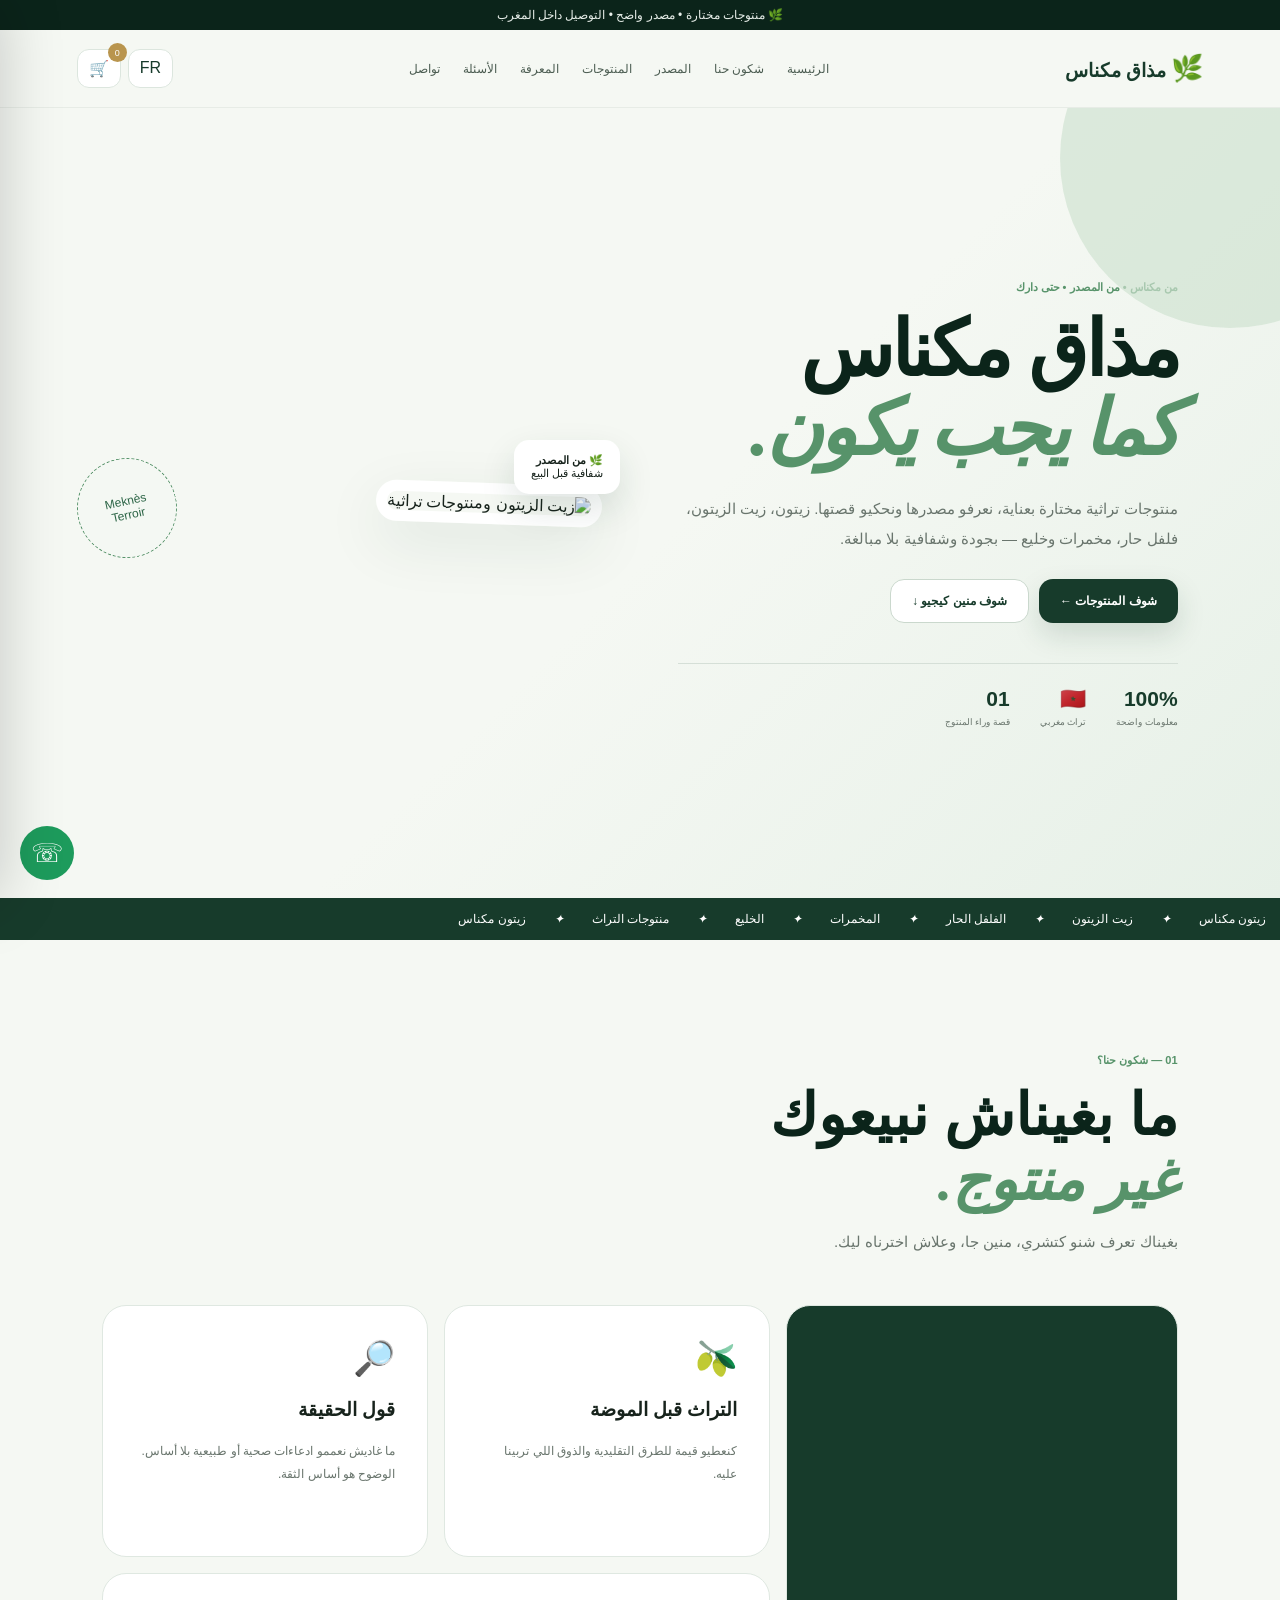
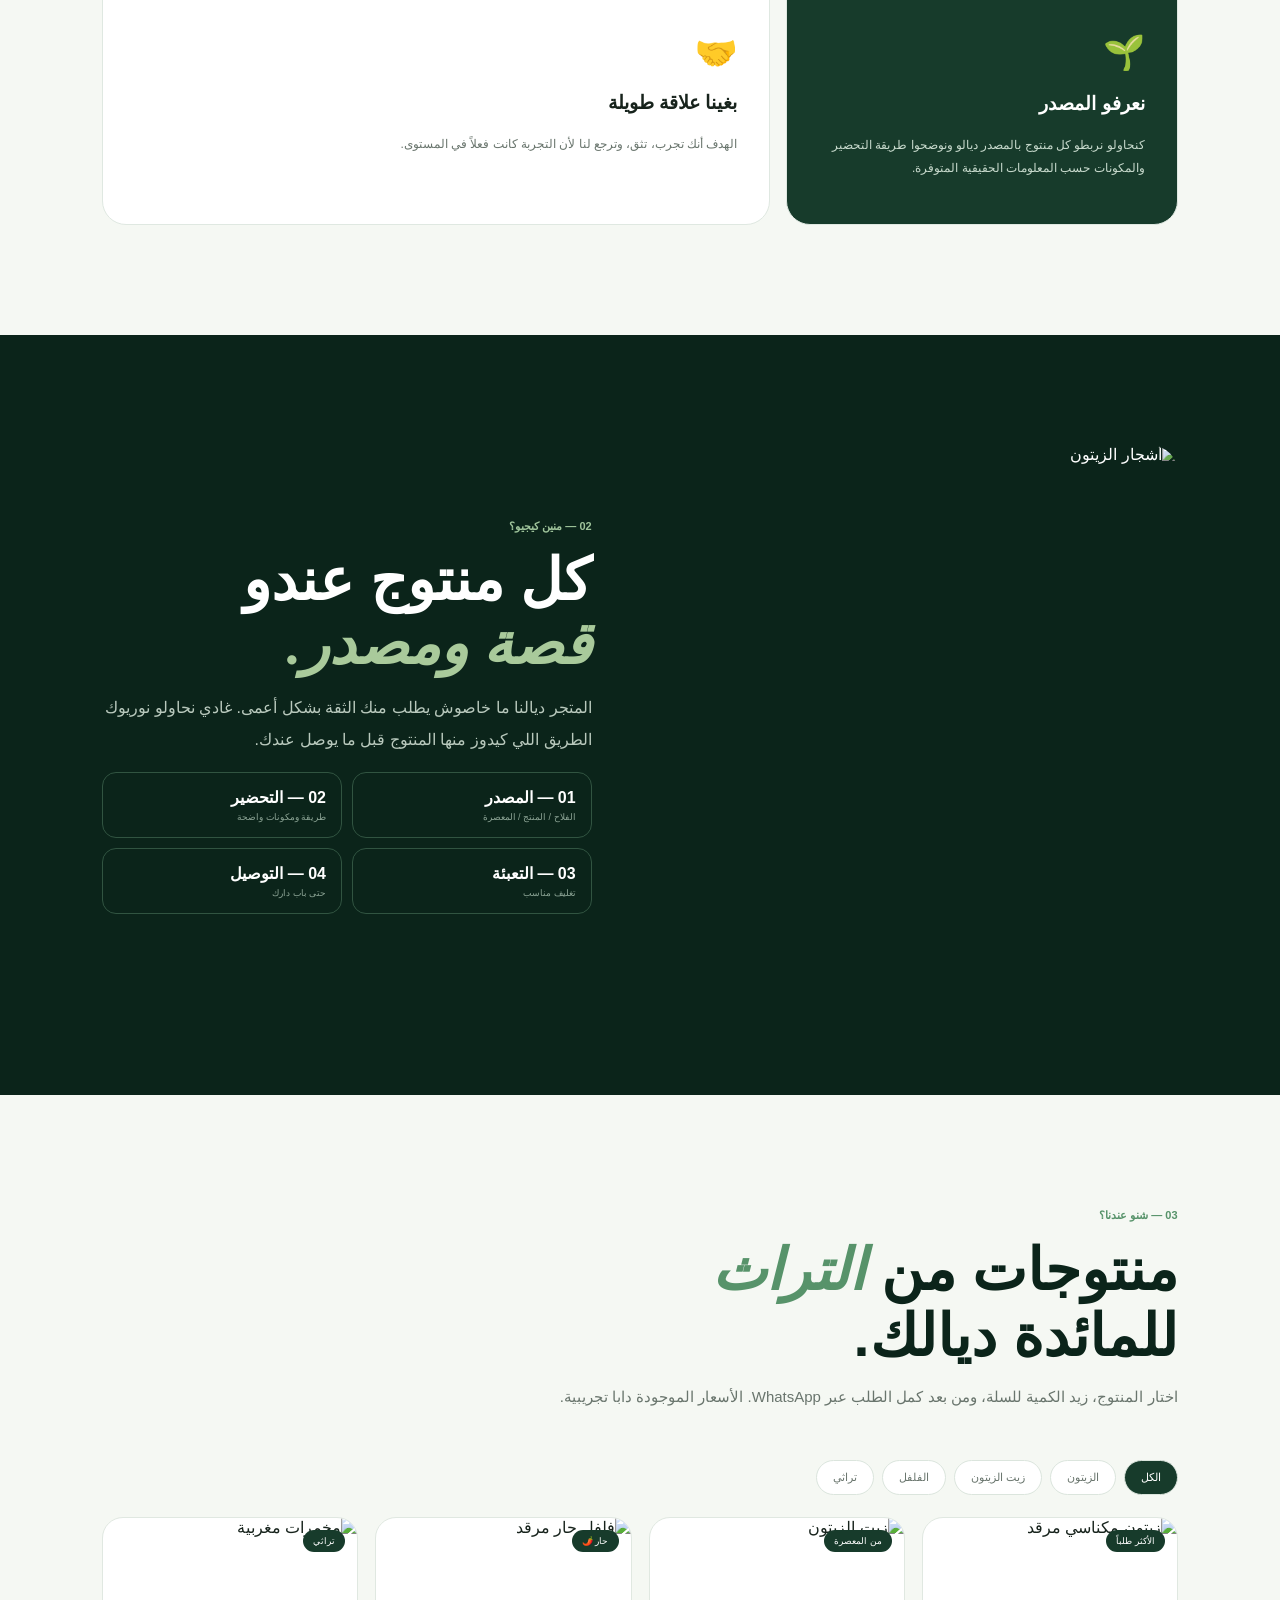
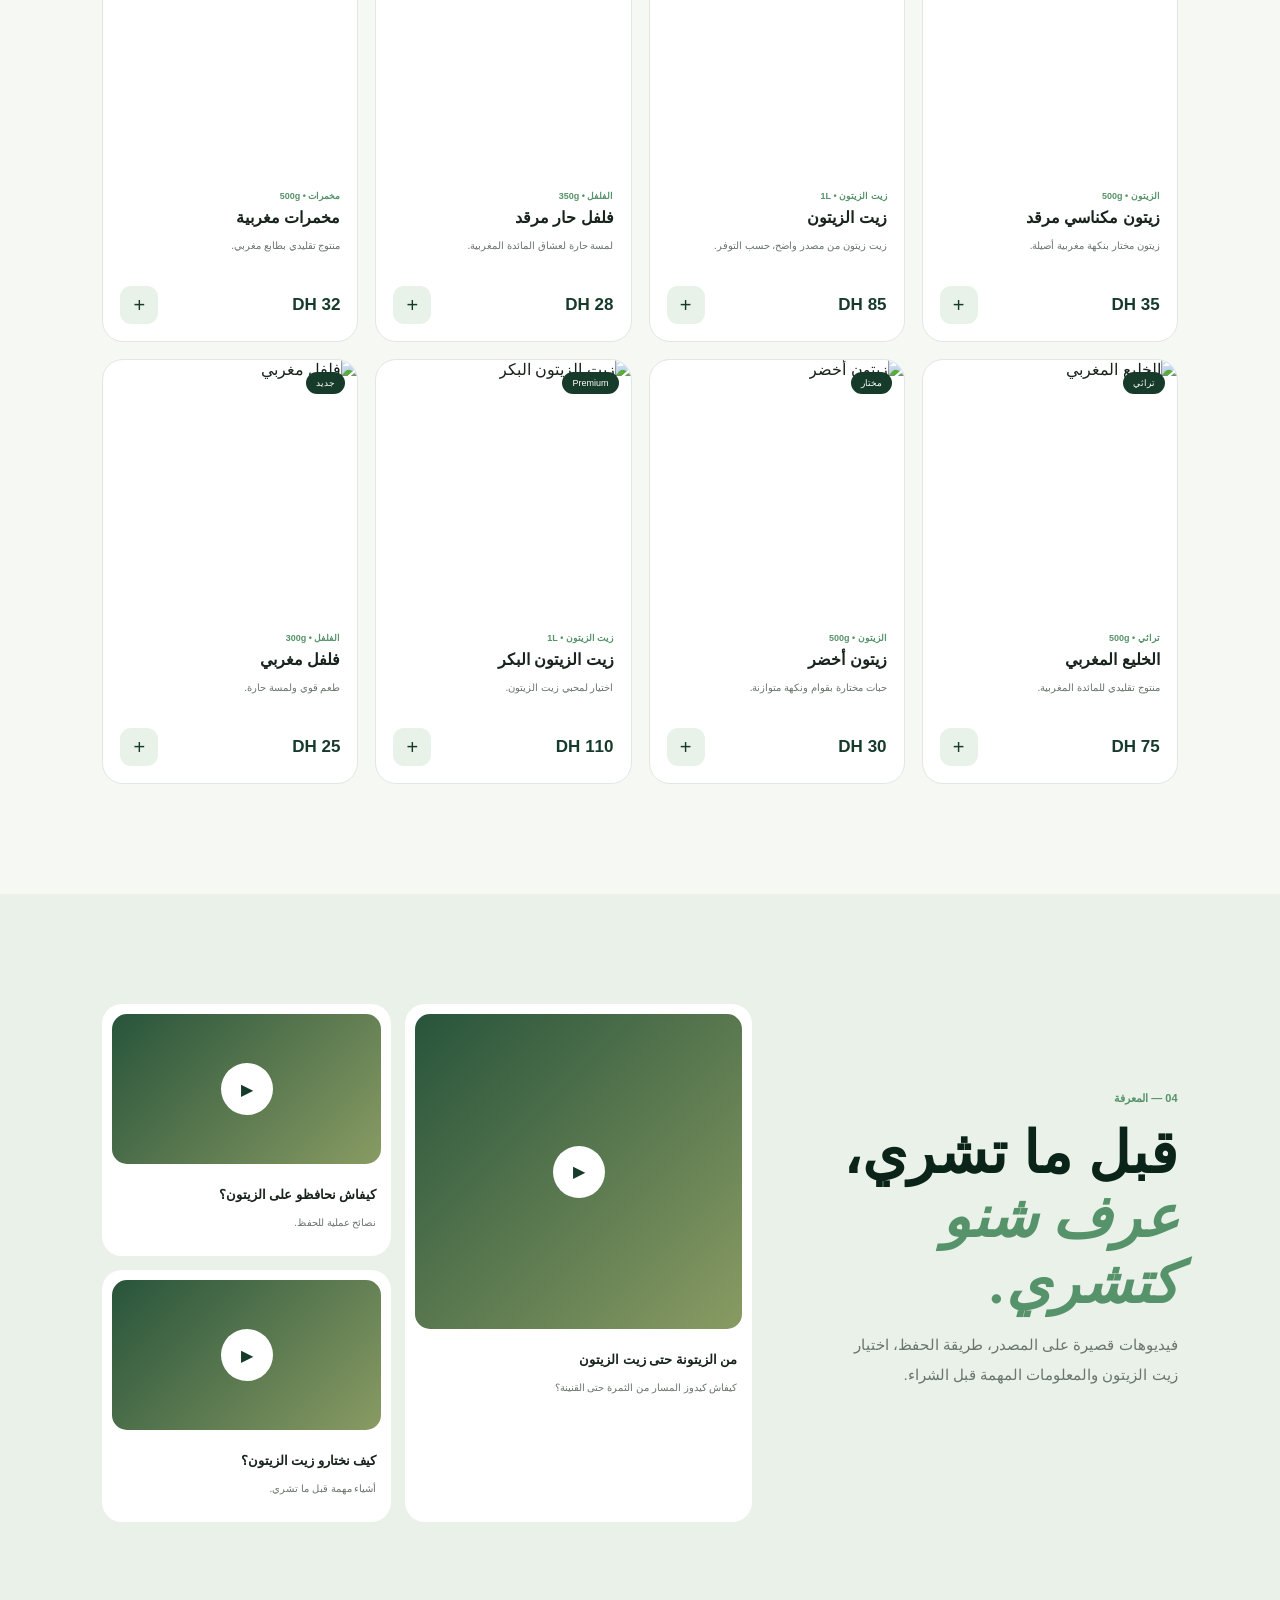
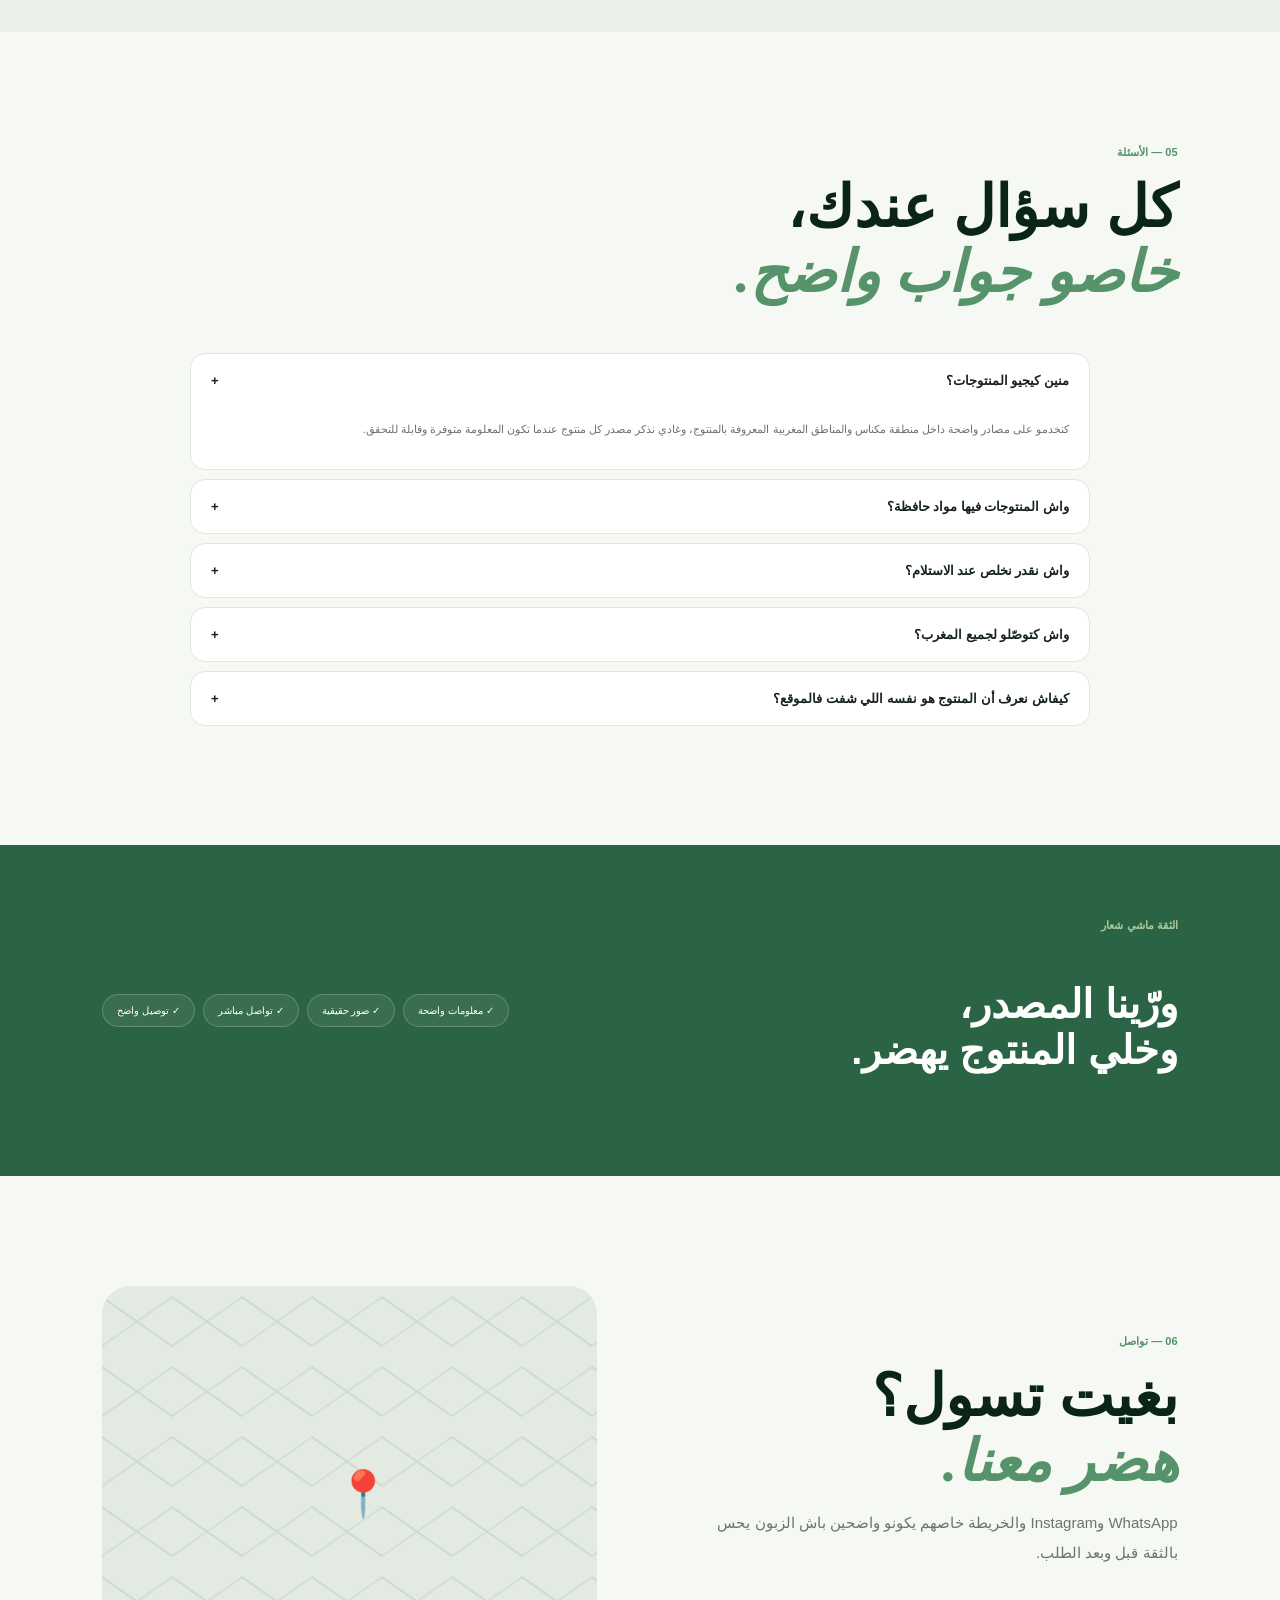
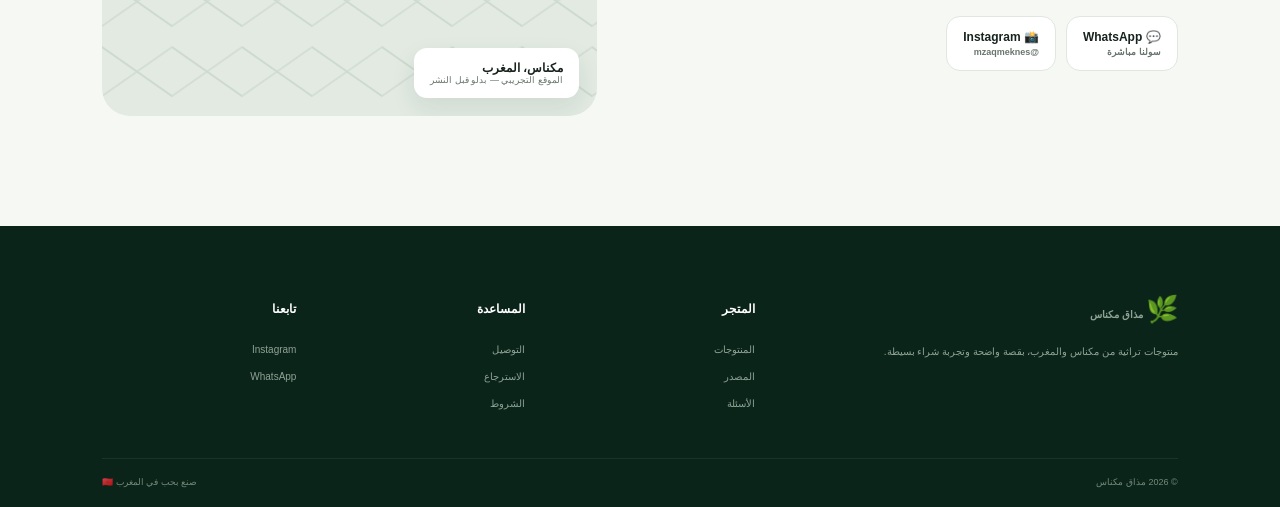
==== ara.html @ 3b955306 "Add files via upload" ====
<!doctype html><html lang="ar" dir="rtl"><head><meta charset="utf-8"><meta name="viewport" content="width=device-width,initial-scale=1"><title>مذاق مكناس | منتوجات تراثية من مكناس</title><meta name="description" content="منتوجات مكناس التراثية: الزيتون، زيت الزيتون، الفلفل الحار، المخمرات والخليع. مصدر واضح وتجربة شراء بسيطة."><link rel="canonical" href="https://YOUR-DOMAIN.vercel.app/darija/"><link rel="alternate" hreflang="ar-MA" href="https://YOUR-DOMAIN.vercel.app/darija/"><link rel="alternate" hreflang="fr-MA" href="https://YOUR-DOMAIN.vercel.app/fr/"><link rel="stylesheet" href="../style.css"><link href="https://fonts.googleapis.com/css2?family=Cairo:wght@400;600;700;800&display=swap" rel="stylesheet"><script type="application/ld+json">{"@context":"https://schema.org","@type":"Organization","name":"مذاق مكناس","url":"https://YOUR-DOMAIN.vercel.app/darija/","areaServed":"MA"}</script></head><body><div class="top">🌿 منتوجات مختارة • مصدر واضح • التوصيل داخل المغرب</div><header class="header"><a class="logo" href="#home"><span>🌿</span> مذاق مكناس</a><nav class="nav" id="nav"><a href="#home">الرئيسية</a><a href="#story">شكون حنا</a><a href="#source">المصدر</a><a href="#products">المنتوجات</a><a href="#knowledge">المعرفة</a><a href="#faq">الأسئلة</a><a href="#contact">تواصل</a></nav><div class="actions"><a class="lang" href="../fr/">FR</a><button id="cartBtn" class="cart">🛒<span id="count" class="count">0</span></button><button id="menuBtn" class="menu">☰</button></div></header><main>
<section class="hero" id="home"><div><span class="kicker">من مكناس • من المصدر • حتى دارك</span><h1>مذاق مكناس<br><em>كما يجب يكون.</em></h1><p>منتوجات تراثية مختارة بعناية، نعرفو مصدرها ونحكيو قصتها. زيتون، زيت الزيتون، فلفل حار، مخمرات وخليع — بجودة وشفافية بلا مبالغة.</p><div class="heroBtns"><a class="btn primary" href="#products">شوف المنتوجات ←</a><a class="btn ghost" href="#source">شوف منين كيجيو ↓</a></div><div class="trust"><div><b>100%</b><small>معلومات واضحة</small></div><div><b>🇲🇦</b><small>تراث مغربي</small></div><div><b>01</b><small>قصة وراء المنتوج</small></div></div></div><div class="heroImg"><img src="https://images.unsplash.com/photo-1474979266404-7eaacbcd87c5?auto=format&fit=crop&w=1000&q=85" alt="زيت الزيتون ومنتوجات تراثية"><div class="badge">🌿 <b>من المصدر</b><br>شفافية قبل البيع</div><div class="stamp">Meknès<br>Terroir</div></div></section>
<div class="marquee"><div class="track"><span>زيتون مكناس</span><i>✦</i><span>زيت الزيتون</span><i>✦</i><span>الفلفل الحار</span><i>✦</i><span>المخمرات</span><i>✦</i><span>الخليع</span><i>✦</i><span>منتوجات التراث</span><i>✦</i><span>زيتون مكناس</span></div></div>
<section id="story"><div class="head"><span class="kicker">01 — شكون حنا؟</span><h2>ما بغيناش نبيعوك<br><em>غير منتوج.</em></h2><p>بغيناك تعرف شنو كتشري، منين جا، وعلاش اخترناه ليك.</p></div><div class="storyGrid"><article class="card big"><div><span class="icon">🌱</span><h3>نعرفو المصدر</h3><p>كنحاولو نربطو كل منتوج بالمصدر ديالو ونوضحوا طريقة التحضير والمكونات حسب المعلومات الحقيقية المتوفرة.</p></div></article><article class="card"><span class="icon">🫒</span><h3>التراث قبل الموضة</h3><p>كنعطيو قيمة للطرق التقليدية والذوق اللي تربينا عليه.</p></article><article class="card"><span class="icon">🔎</span><h3>قول الحقيقة</h3><p>ما غاديش نعممو ادعاءات صحية أو طبيعية بلا أساس. الوضوح هو أساس الثقة.</p></article><article class="card wide"><div><span class="icon">🤝</span><h3>بغينا علاقة طويلة</h3><p>الهدف أنك تجرب، تثق، وترجع لنا لأن التجربة كانت فعلاً في المستوى.</p></div></article></div></section>
<section class="source" id="source"><img src="https://images.unsplash.com/photo-1507592376875-6b7d7f5a6e7c?auto=format&fit=crop&w=1000&q=85" alt="أشجار الزيتون"><div><span class="kicker" style="color:#9fc49b">02 — منين كيجيو؟</span><h2>كل منتوج عندو<br><em>قصة ومصدر.</em></h2><p>المتجر ديالنا ما خاصوش يطلب منك الثقة بشكل أعمى. غادي نحاولو نوريوك الطريق اللي كيدوز منها المنتوج قبل ما يوصل عندك.</p><div class="journey"><div><b>01 — المصدر</b><small>الفلاح / المنتج / المعصرة</small></div><div><b>02 — التحضير</b><small>طريقة ومكونات واضحة</small></div><div><b>03 — التعبئة</b><small>تغليف مناسب</small></div><div><b>04 — التوصيل</b><small>حتى باب دارك</small></div></div></div></section>
<section class="products" id="products"><div class="head"><span class="kicker">03 — شنو عندنا؟</span><h2>منتوجات من <em>التراث</em><br>للمائدة ديالك.</h2><p>اختار المنتوج، زيد الكمية للسلة، ومن بعد كمل الطلب عبر WhatsApp. الأسعار الموجودة دابا تجريبية.</p></div><div class="filters"><button class="filter active" data-filter="all">الكل</button><button class="filter" data-filter="olives">الزيتون</button><button class="filter" data-filter="oil">زيت الزيتون</button><button class="filter" data-filter="pepper">الفلفل</button><button class="filter" data-filter="traditional">تراثي</button></div><div class="grid" id="productGrid"></div></section>
<section class="knowledge" id="knowledge"><div><span class="kicker">04 — المعرفة</span><div class="head"><h2>قبل ما تشري،<br><em>عرف شنو كتشري.</em></h2><p>فيديوهات قصيرة على المصدر، طريقة الحفظ، اختيار زيت الزيتون والمعلومات المهمة قبل الشراء.</p></div></div><div class="videoGrid"><article class="video big"><div class="vid"><div class="play">▶</div></div><h3>من الزيتونة حتى زيت الزيتون</h3><p>كيفاش كيدوز المسار من الثمرة حتى القنينة؟</p></article><article class="video"><div class="vid"><div class="play">▶</div></div><h3>كيفاش نحافظو على الزيتون؟</h3><p>نصائح عملية للحفظ.</p></article><article class="video"><div class="vid"><div class="play">▶</div></div><h3>كيف نختارو زيت الزيتون؟</h3><p>أشياء مهمة قبل ما تشري.</p></article></div></section>
<section id="faq"><div class="head"><span class="kicker">05 — الأسئلة</span><h2>كل سؤال عندك،<br><em>خاصو جواب واضح.</em></h2></div><div class="faqList"><details open><summary>منين كيجيو المنتوجات؟ <span>+</span></summary><p>كنخدمو على مصادر واضحة داخل منطقة مكناس والمناطق المغربية المعروفة بالمنتوج، وغادي نذكر مصدر كل منتوج عندما تكون المعلومة متوفرة وقابلة للتحقق.</p></details><details><summary>واش المنتوجات فيها مواد حافظة؟ <span>+</span></summary><p>كل منتوج خاصو يتوصف حسب تركيبته الحقيقية. ما غاديش نعممو "بلا مواد حافظة" إلا كان ذلك مثبتاً لكل منتوج.</p></details><details><summary>واش نقدر نخلص عند الاستلام؟ <span>+</span></summary><p>يمكن تفعيل الدفع عند الاستلام حسب شركة التوصيل.</p></details><details><summary>واش كتوصّلو لجميع المغرب؟ <span>+</span></summary><p>هذا النموذج مهيأ للتوصيل لجميع المدن، وسيتم تحديد التكلفة والمدة حسب المدينة وشركة الشحن.</p></details><details><summary>كيفاش نعرف أن المنتوج هو نفسه اللي شفت فالموقع؟ <span>+</span></summary><p>النسخة النهائية ستعتمد على صور وفيديوهات حقيقية للمنتوج والتغليف والمصدر.</p></details></div></section>
<div class="trustBand"><div><span class="kicker" style="color:#a9ca9b">الثقة ماشي شعار</span><h2>ورّينا المصدر،<br>وخلي المنتوج يهضر.</h2></div><div class="points"><span>✓ معلومات واضحة</span><span>✓ صور حقيقية</span><span>✓ تواصل مباشر</span><span>✓ توصيل واضح</span></div></div>
<section class="contact" id="contact"><div><span class="kicker">06 — تواصل</span><div class="head"><h2>بغيت تسول؟<br><em>هضر معنا.</em></h2><p>WhatsApp وInstagram والخريطة خاصهم يكونو واضحين باش الزبون يحس بالثقة قبل وبعد الطلب.</p></div><div class="links"><a href="https://wa.me/212600000000" target="_blank">💬 WhatsApp<small>سولنا مباشرة</small></a><a href="#">📸 Instagram<small>@mzaqmeknes</small></a></div></div><div class="map"><div class="pin">📍</div><div class="mapLabel"><b>مكناس، المغرب</b><small>الموقع التجريبي — بدلو قبل النشر</small></div></div></section></main>
<footer><div class="footerGrid"><div><a class="logo" href="#home"><span>🌿</span> مذاق مكناس</a><p>منتوجات تراثية من مكناس والمغرب، بقصة واضحة وتجربة شراء بسيطة.</p></div><div><h4>المتجر</h4><a href="#products">المنتوجات</a><a href="#source">المصدر</a><a href="#faq">الأسئلة</a></div><div><h4>المساعدة</h4><a href="#">التوصيل</a><a href="#">الاسترجاع</a><a href="#">الشروط</a></div><div><h4>تابعنا</h4><a href="#">Instagram</a><a href="https://wa.me/212600000000">WhatsApp</a></div></div><div class="bottom"><span>© 2026 مذاق مكناس</span><span>صنع بحب في المغرب 🇲🇦</span></div></footer><button class="floatWA" onclick="wa()">☏</button>
<aside class="drawer" id="drawer"><div class="cartHead"><h3>السلة 🛒</h3><button id="closeCart">×</button></div><div class="cartItems" id="cartItems"></div><div class="cartFoot"><div class="total"><span>المجموع</span><b id="total">0 DH</b></div><button class="btn primary" id="checkout">متابعة الطلب</button></div></aside><div class="overlay" id="overlay"></div><div class="modal" id="modal"><div class="modalCard"><button class="close" id="closeModal">×</button><span class="kicker">المرحلة الأخيرة</span><h2>فين نوصّلو الطلب؟</h2><form id="orderForm"><label>الاسم الكامل<input required name="name"></label><label>الهاتف<input required name="phone" type="tel"></label><label>المدينة<input required name="city" value="مكناس"></label><label>العنوان<textarea required name="address"></textarea></label><label>طريقة الدفع<select name="payment"><option>الدفع عند الاستلام</option><option>تحويل بنكي</option><option>دفع إلكتروني — يربط لاحقاً</option></select></label><button class="btn primary" type="submit">تأكيد الطلب عبر WhatsApp</button></form></div></div><script src="../script.js"></script></body></html>
---- style.css ----
*{box-sizing:border-box}html{scroll-behavior:smooth}body{margin:0;font-family:Arial,Tahoma,sans-serif;background:#f5f8f3;color:#17231c}a{text-decoration:none;color:inherit}button,input,textarea,select{font:inherit}button{cursor:pointer;border:0}:root{--g:#173b2b;--g2:#2b6445;--g3:#57936a;--cream:#f3eddf;--muted:#69756d;--gold:#b9954e;--white:#fff;--shadow:0 20px 60px #173b2b18}.top{background:#0b241a;color:#e7eee9;text-align:center;padding:8px;font-size:12px}.header{height:78px;position:sticky;top:0;z-index:100;background:#f5f8f3eF;backdrop-filter:blur(15px);display:flex;align-items:center;justify-content:space-between;padding:0 6%;border-bottom:1px solid #173b2b10}.logo{font-weight:800;font-size:19px;color:var(--g)}.logo span{font-size:26px}.nav{display:flex;gap:23px;font-size:12px;color:#4c5d52}.nav a:hover{color:var(--g3)}.actions{display:flex;gap:7px}.actions button,.lang{background:#fff;border:1px solid #dce6de;border-radius:12px;padding:9px 11px;color:var(--g)}.cart{position:relative}.count{position:absolute;top:-7px;right:-7px;background:var(--gold);color:#fff;width:19px;height:19px;border-radius:50%;font-size:9px;display:grid;place-items:center}.menu{display:none}.hero{min-height:calc(100vh - 110px);display:grid;grid-template-columns:1fr 1fr;gap:7%;align-items:center;padding:70px 8%;background:linear-gradient(135deg,#f5f8f3 53%,#e6f0e7);position:relative;overflow:hidden}.hero:before{content:"";position:absolute;width:340px;height:340px;border-radius:50%;background:#cfe3d1aa;right:-120px;top:-120px}.kicker{display:inline-block;color:var(--g3);font-weight:800;font-size:11px;margin-bottom:16px}.hero h1{font-size:clamp(45px,6vw,82px);line-height:1.02;color:#0b241a;letter-spacing:-3px;margin:0}.hero h1 em,.head h2 em{font-family:Georgia,serif;color:var(--g3)}.hero p,.head p{color:var(--muted);line-height:2;font-size:15px}.hero p{max-width:610px;margin:25px 0}.heroBtns{display:flex;gap:10px;flex-wrap:wrap}.btn{display:inline-flex;align-items:center;justify-content:center;border-radius:14px;padding:14px 21px;font-size:12px;font-weight:800}.primary{background:var(--g);color:#fff;box-shadow:0 12px 28px #173b2b25}.primary:hover{transform:translateY(-3px);background:#0b241a}.ghost{background:#fff;border:1px solid #cad8cd;color:var(--g)}.trust{display:flex;gap:30px;margin-top:40px;padding-top:23px;border-top:1px solid #d5dfd7}.trust b{display:block;font-size:21px;color:var(--g)}.trust small{font-size:9px;color:var(--muted)}.heroImg{position:relative}.heroImg img{width:100%;height:580px;object-fit:cover;border:11px solid #fff;border-radius:32px;box-shadow:var(--shadow);transform:rotate(2deg)}.badge{position:absolute;right:-18px;bottom:30px;background:#fff;border-radius:15px;padding:14px 17px;box-shadow:0 15px 35px #173b2b22;font-size:11px}.stamp{position:absolute;left:-25px;top:-25px;width:100px;height:100px;border:1px dashed var(--g3);border-radius:50%;display:grid;place-items:center;text-align:center;color:var(--g2);background:#f5f8f3e8;transform:rotate(-12deg);font-size:12px}.marquee{background:var(--g);color:#fff;overflow:hidden;white-space:nowrap;padding:14px}.track{display:flex;gap:28px;width:max-content;animation:move 25s linear infinite;font-size:12px}@keyframes move{to{transform:translateX(-50%)}}section{padding:110px 8%}.head{max-width:720px;margin-bottom:48px}.head h2{font-size:clamp(36px,4.5vw,60px);line-height:1.12;color:#0b241a;margin:0}.head p{margin-top:14px}.storyGrid{display:grid;grid-template-columns:1.2fr 1fr 1fr;gap:16px}.card{background:#fff;border:1px solid #dfe8e1;border-radius:24px;padding:32px;min-height:250px;transition:.35s}.card:hover{transform:translateY(-6px);box-shadow:var(--shadow)}.card.big{grid-row:span 2;background:var(--g);color:#fff;min-height:520px;display:flex;align-items:flex-end}.card.wide{grid-column:span 2;display:flex;align-items:center}.icon{font-size:34px;display:block;margin-bottom:20px}.card h3{font-size:19px}.card p{font-size:12px;line-height:1.9;color:var(--muted)}.card.big p{color:#c8dacd}.source{background:#0b241a;color:#fff;display:grid;grid-template-columns:1fr 1fr;gap:9%;align-items:center}.source img{width:100%;height:540px;object-fit:cover;border-radius:28px;filter:saturate(.75)}.source h2{font-size:clamp(38px,4.5vw,62px);line-height:1.1;margin:0}.source h2 em{font-family:Georgia,serif;color:#a9ca9b}.source p{color:#b9c9bd;line-height:2}.journey{display:grid;grid-template-columns:1fr 1fr;gap:10px}.journey div{border:1px solid #315441;border-radius:14px;padding:15px}.journey b,.journey small{display:block}.journey small{color:#8da596;font-size:9px;margin-top:5px}.filters{display:flex;gap:8px;flex-wrap:wrap;margin-bottom:22px}.filter{background:#fff;border:1px solid #dbe5dd;border-radius:50px;padding:10px 16px;color:var(--muted);font-size:11px}.filter.active{background:var(--g);color:#fff}.grid{display:grid;grid-template-columns:repeat(4,1fr);gap:17px}.product{background:#fff;border:1px solid #e0e8e1;border-radius:21px;overflow:hidden;transition:.35s}.product:hover{transform:translateY(-7px);box-shadow:var(--shadow)}.pimg{height:250px;position:relative;overflow:hidden}.pimg img{width:100%;height:100%;object-fit:cover;transition:.6s}.product:hover img{transform:scale(1.07)}.tag{position:absolute;top:12px;right:12px;background:var(--g);color:#fff;border-radius:20px;padding:6px 10px;font-size:9px}.pbody{padding:17px}.cat{font-size:9px;color:var(--g3);font-weight:800}.pbody h3{font-size:16px;margin:5px 0}.pbody p{font-size:10px;color:var(--muted);line-height:1.7;min-height:35px}.pbottom{display:flex;justify-content:space-between;align-items:center;margin-top:14px}.price{font-size:17px;font-weight:800;color:var(--g)}.add{width:38px;height:38px;border-radius:11px;background:#e9f2e9;color:var(--g);font-size:20px}.add:hover{background:var(--g);color:#fff}.knowledge{background:#eaf1e9;display:grid;grid-template-columns:.7fr 1.3fr;gap:7%;align-items:center}.videoGrid{display:grid;grid-template-columns:1.2fr 1fr;gap:14px}.video{background:#fff;padding:10px;border-radius:20px}.video.big{grid-row:span 2}.vid{height:150px;border-radius:15px;background:linear-gradient(135deg,#28543b,#899b63);display:grid;place-items:center}.big .vid{height:315px}.play{width:52px;height:52px;border-radius:50%;background:#fff;color:var(--g);display:grid;place-items:center}.video h3{font-size:13px;padding:10px 5px 2px}.video p{font-size:10px;color:var(--muted);padding:0 5px 8px}.faqList{max-width:900px;margin:auto}.faqList details{background:#fff;border:1px solid #dfe7e0;border-radius:15px;margin:9px 0;padding:0 20px}.faqList summary{list-style:none;padding:19px 0;display:flex;justify-content:space-between;font-weight:800;font-size:13px;cursor:pointer}.faqList summary::-webkit-details-marker{display:none}.faqList p{font-size:11px;color:var(--muted);line-height:2;padding-bottom:18px}.trustBand{background:var(--g2);color:#fff;padding:70px 8%;display:flex;justify-content:space-between;align-items:center;gap:30px}.trustBand h2{font-size:40px;line-height:1.15}.points{display:flex;gap:8px;flex-wrap:wrap;max-width:480px}.points span{border:1px solid #fff3;background:#fff1;border-radius:50px;padding:10px 14px;font-size:10px}.contact{display:grid;grid-template-columns:1fr 1fr;gap:8%;align-items:center}.links{display:flex;gap:10px;flex-wrap:wrap}.links a{background:#fff;border:1px solid #dfe7e0;border-radius:14px;padding:13px 16px;font-size:12px;font-weight:800}.links small{display:block;color:var(--muted);font-size:9px;margin-top:3px}.map{height:430px;border-radius:28px;background:#e2eae2;position:relative;overflow:hidden}.map:before{content:"";position:absolute;inset:0;opacity:.45;background-image:linear-gradient(35deg,transparent 48%,#b6c7b8 49%,#b6c7b8 50%,transparent 51%),linear-gradient(-35deg,transparent 48%,#c4d1c6 49%,#c4d1c6 50%,transparent 51%);background-size:70px 70px}.pin{position:absolute;left:47%;top:42%;font-size:45px}.mapLabel{position:absolute;bottom:18px;right:18px;background:#fff;padding:13px 16px;border-radius:13px;display:flex;flex-direction:column;box-shadow:0 10px 25px #173b2b18}.mapLabel b{font-size:12px}.mapLabel small{font-size:9px;color:var(--muted)}footer{background:#0b241a;color:#d6e1d9;padding:60px 8% 20px}.footerGrid{display:grid;grid-template-columns:2fr repeat(3,1fr);gap:35px;padding-bottom:45px}.footerGrid>div:not(:first-child){display:flex;flex-direction:column;gap:9px}.footerGrid h4{color:#fff;font-size:12px}.footerGrid a,.footerGrid p{font-size:10px;color:#8ea295;line-height:1.8}.bottom{border-top:1px solid #fff1;padding-top:18px;display:flex;justify-content:space-between;color:#73887b;font-size:9px}.floatWA{position:fixed;left:20px;bottom:20px;background:#1d9b5c;color:#fff;width:54px;height:54px;border-radius:50%;font-size:26px;z-index:90}.drawer{position:fixed;top:0;left:-440px;width:min(420px,92vw);height:100vh;background:#f8faf7;z-index:210;box-shadow:20px 0 60px #0003;transition:.4s;display:flex;flex-direction:column}.drawer.open{left:0}.cartHead{padding:20px;border-bottom:1px solid #dfe7e0;display:flex;justify-content:space-between}.cartHead button,.close{background:none;font-size:28px;color:var(--g)}.cartItems{flex:1;overflow:auto;padding:16px}.empty{text-align:center;color:var(--muted);padding:60px 10px}.cartItem{display:flex;gap:10px;background:#fff;border:1px solid #e1e8e2;padding:10px;border-radius:14px;margin-bottom:9px;align-items:center}.cartItem img{width:58px;height:58px;object-fit:cover;border-radius:9px}.ci{flex:1}.ci b{font-size:11px}.ci small{display:block;color:var(--muted);font-size:9px}.qty{display:flex;align-items:center;gap:6px;margin-top:5px}.qty button{width:23px;height:23px;border-radius:6px;background:#e9f2e9;color:var(--g)}.cartFoot{padding:18px;border-top:1px solid #dfe7e0}.total{display:flex;justify-content:space-between;margin-bottom:12px}.cartFoot .btn{width:100%}.overlay,.modal{position:fixed;inset:0;background:#06160dcc;z-index:200;opacity:0;visibility:hidden;transition:.3s}.overlay.show,.modal.show{opacity:1;visibility:visible}.modal{z-index:300;display:grid;place-items:center;padding:18px}.modalCard{width:min(500px,100%);max-height:92vh;overflow:auto;background:#f8faf7;border-radius:24px;padding:28px;position:relative}.close{position:absolute;top:12px;left:15px}.modalCard h2{font-size:28px;color:#0b241a}.modalCard label{font-size:10px;font-weight:800;display:block;margin:10px 0}.modalCard input,.modalCard textarea,.modalCard select{display:block;width:100%;margin-top:5px;border:1px solid #d4ded6;background:#fff;border-radius:11px;padding:11px}.modalCard textarea{min-height:75px}.modalCard .btn{width:100%;margin-top:10px}.reveal{opacity:0;transform:translateY(25px);transition:.8s}.reveal.show{opacity:1;transform:none}.productLink{display:block}@media(max-width:1000px){.grid{grid-template-columns:repeat(2,1fr)}.hero{padding:60px 5%}.source,.knowledge,.contact{grid-template-columns:1fr}.storyGrid{grid-template-columns:1fr 1fr}.card.big{grid-row:auto}.card.wide{grid-column:span 2}.footerGrid{grid-template-columns:1fr 1fr}}@media(max-width:760px){.nav{display:none;position:absolute;top:78px;right:4%;left:4%;background:#fff;border-radius:17px;padding:15px;box-shadow:var(--shadow);flex-direction:column}.nav.open{display:flex}.menu{display:block}.hero{grid-template-columns:1fr}.hero h1{font-size:50px}.heroImg img{height:430px}.storyGrid{grid-template-columns:1fr}.card.wide{grid-column:auto}.videoGrid{grid-template-columns:1fr}.video.big{grid-row:auto}.trustBand{flex-direction:column;align-items:flex-start}.footerGrid{grid-template-columns:1fr}}@media(max-width:480px){.grid{grid-template-columns:1fr}.hero h1{font-size:43px}.heroBtns .btn{width:100%}.hero p{font-size:14px}.bottom{flex-direction:column;gap:8px}}
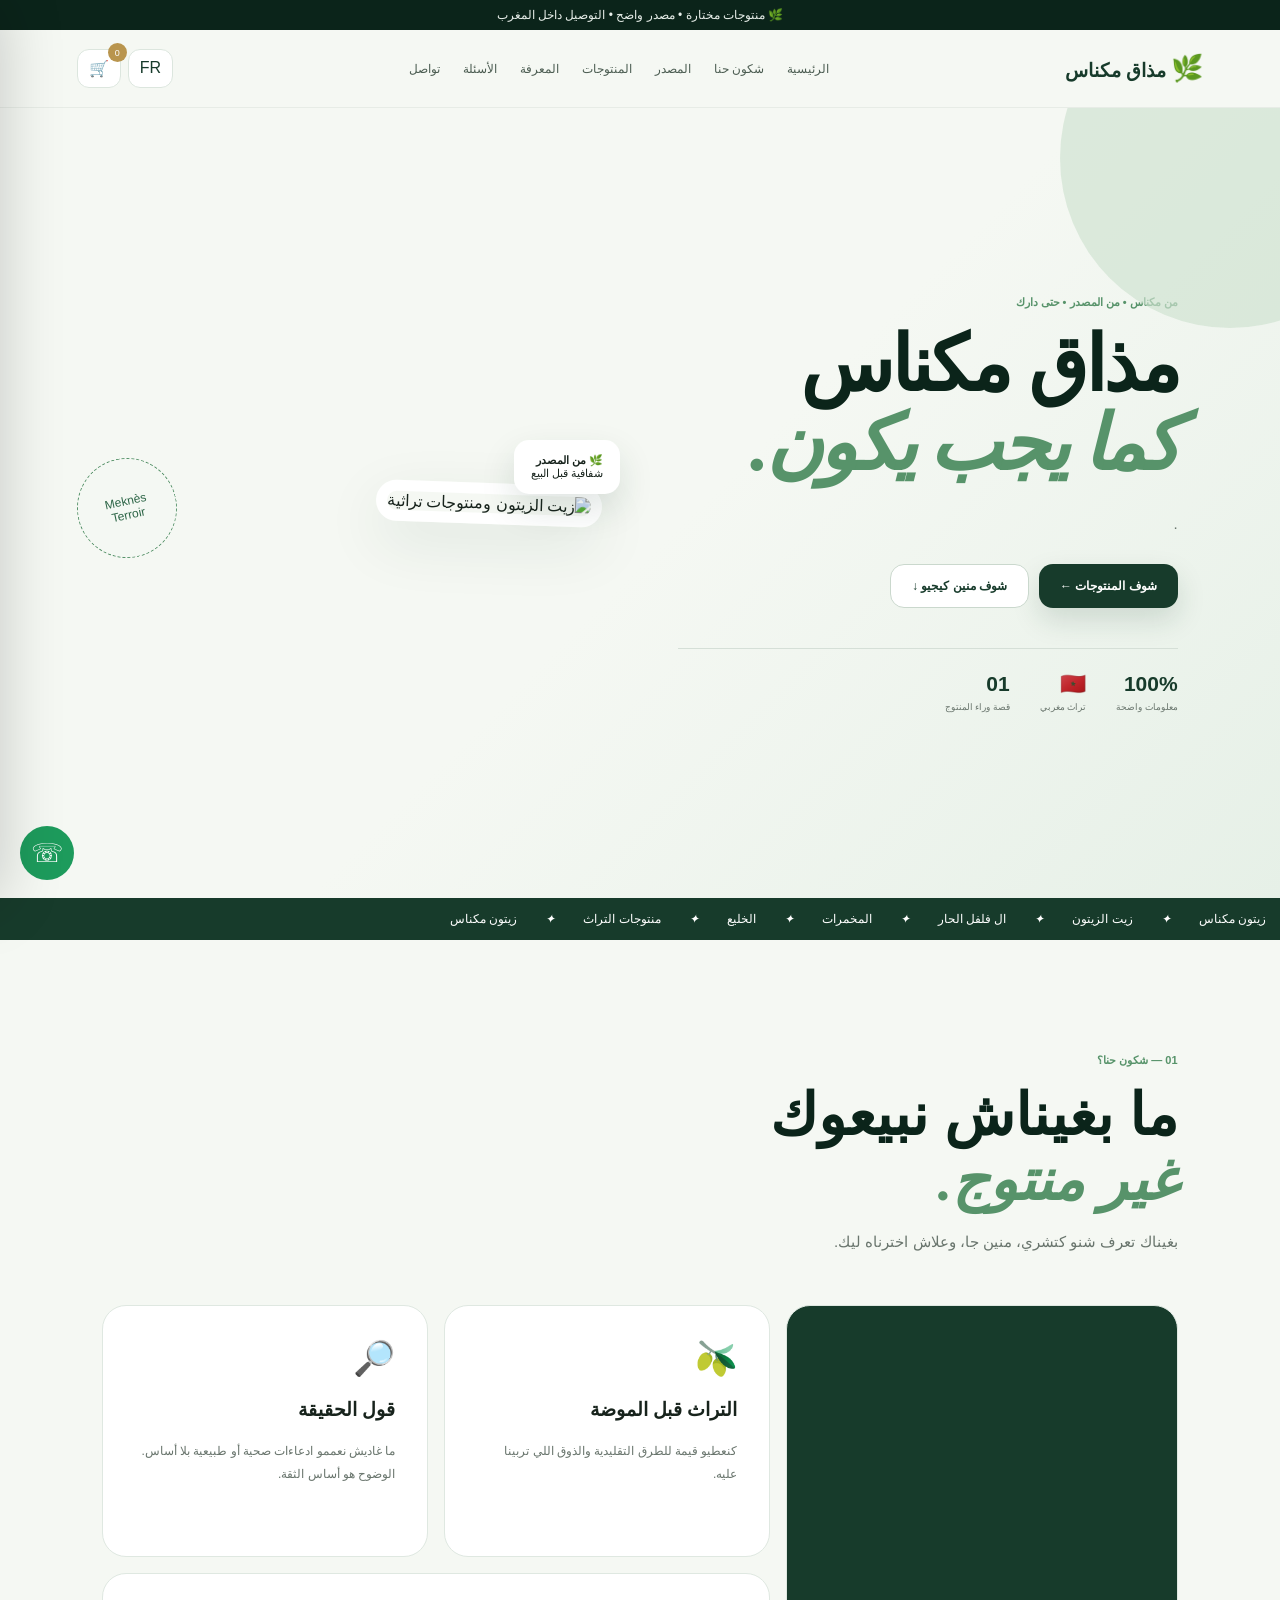
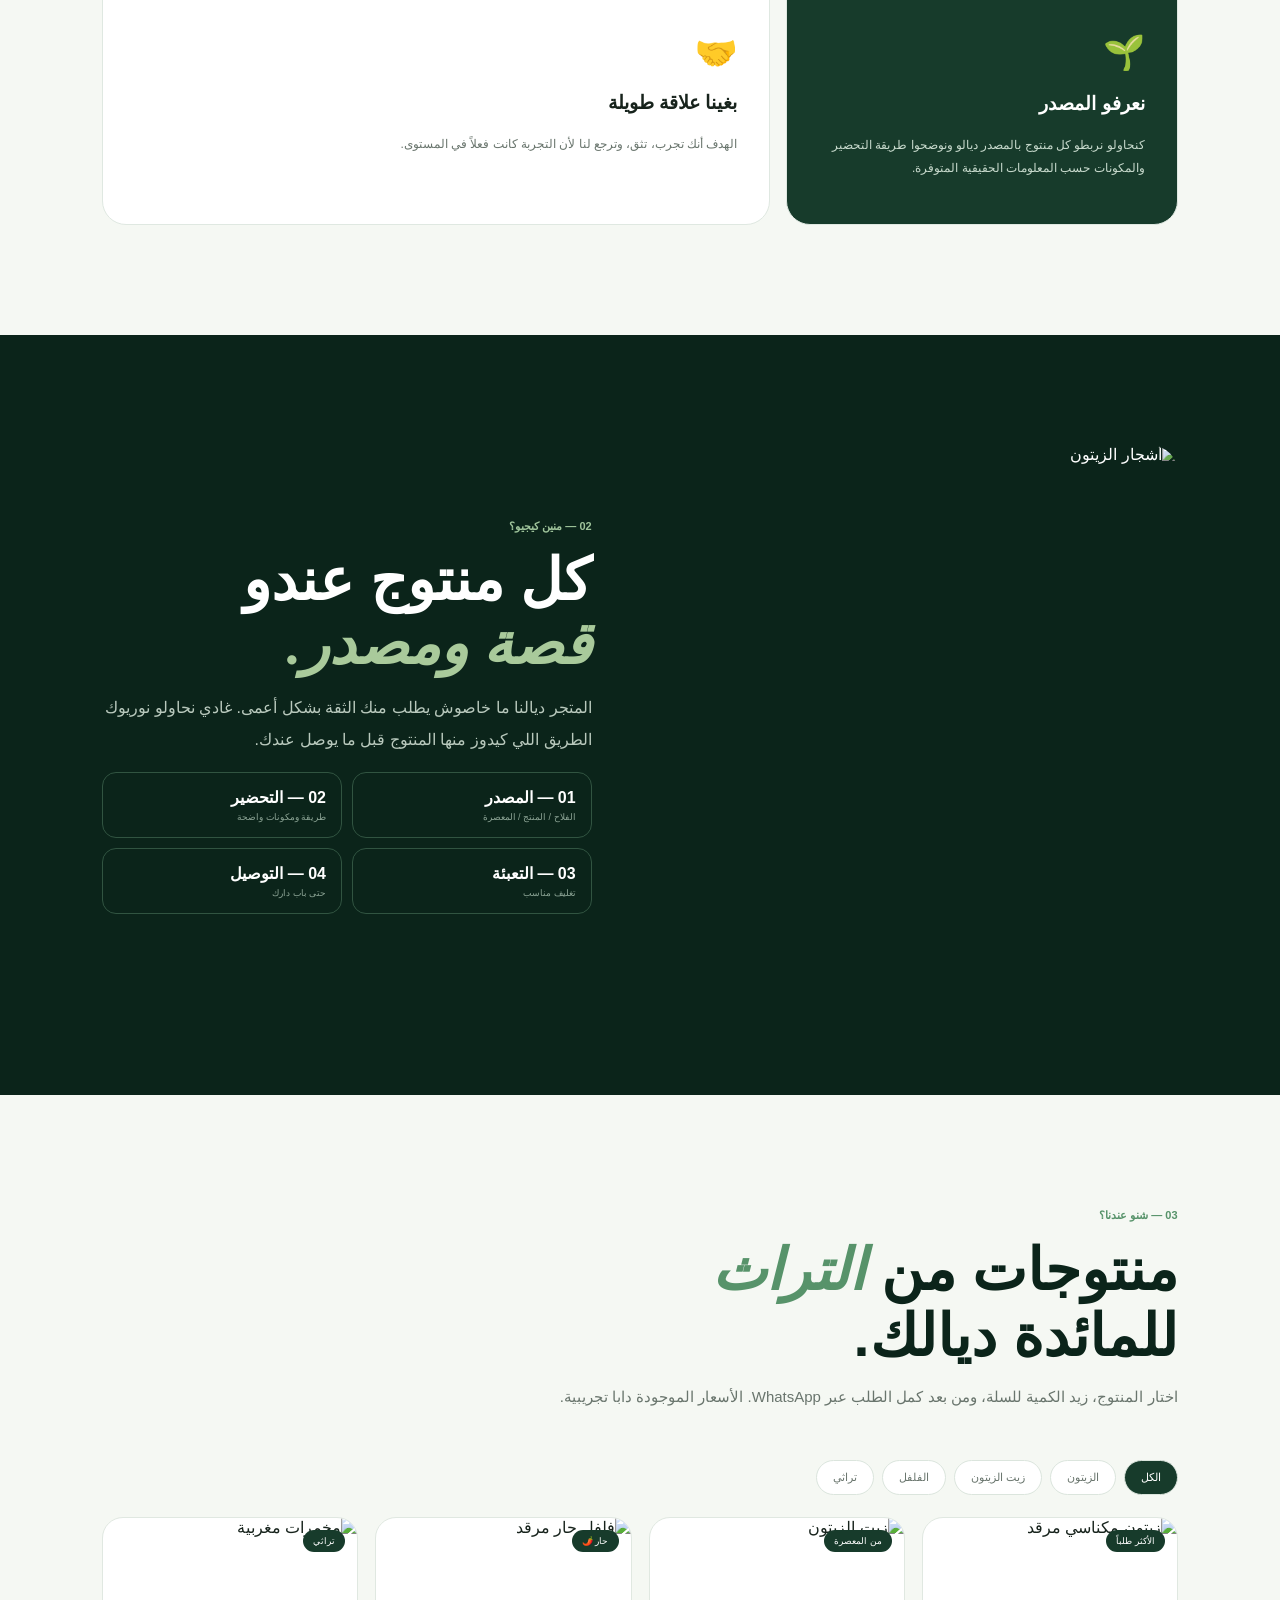
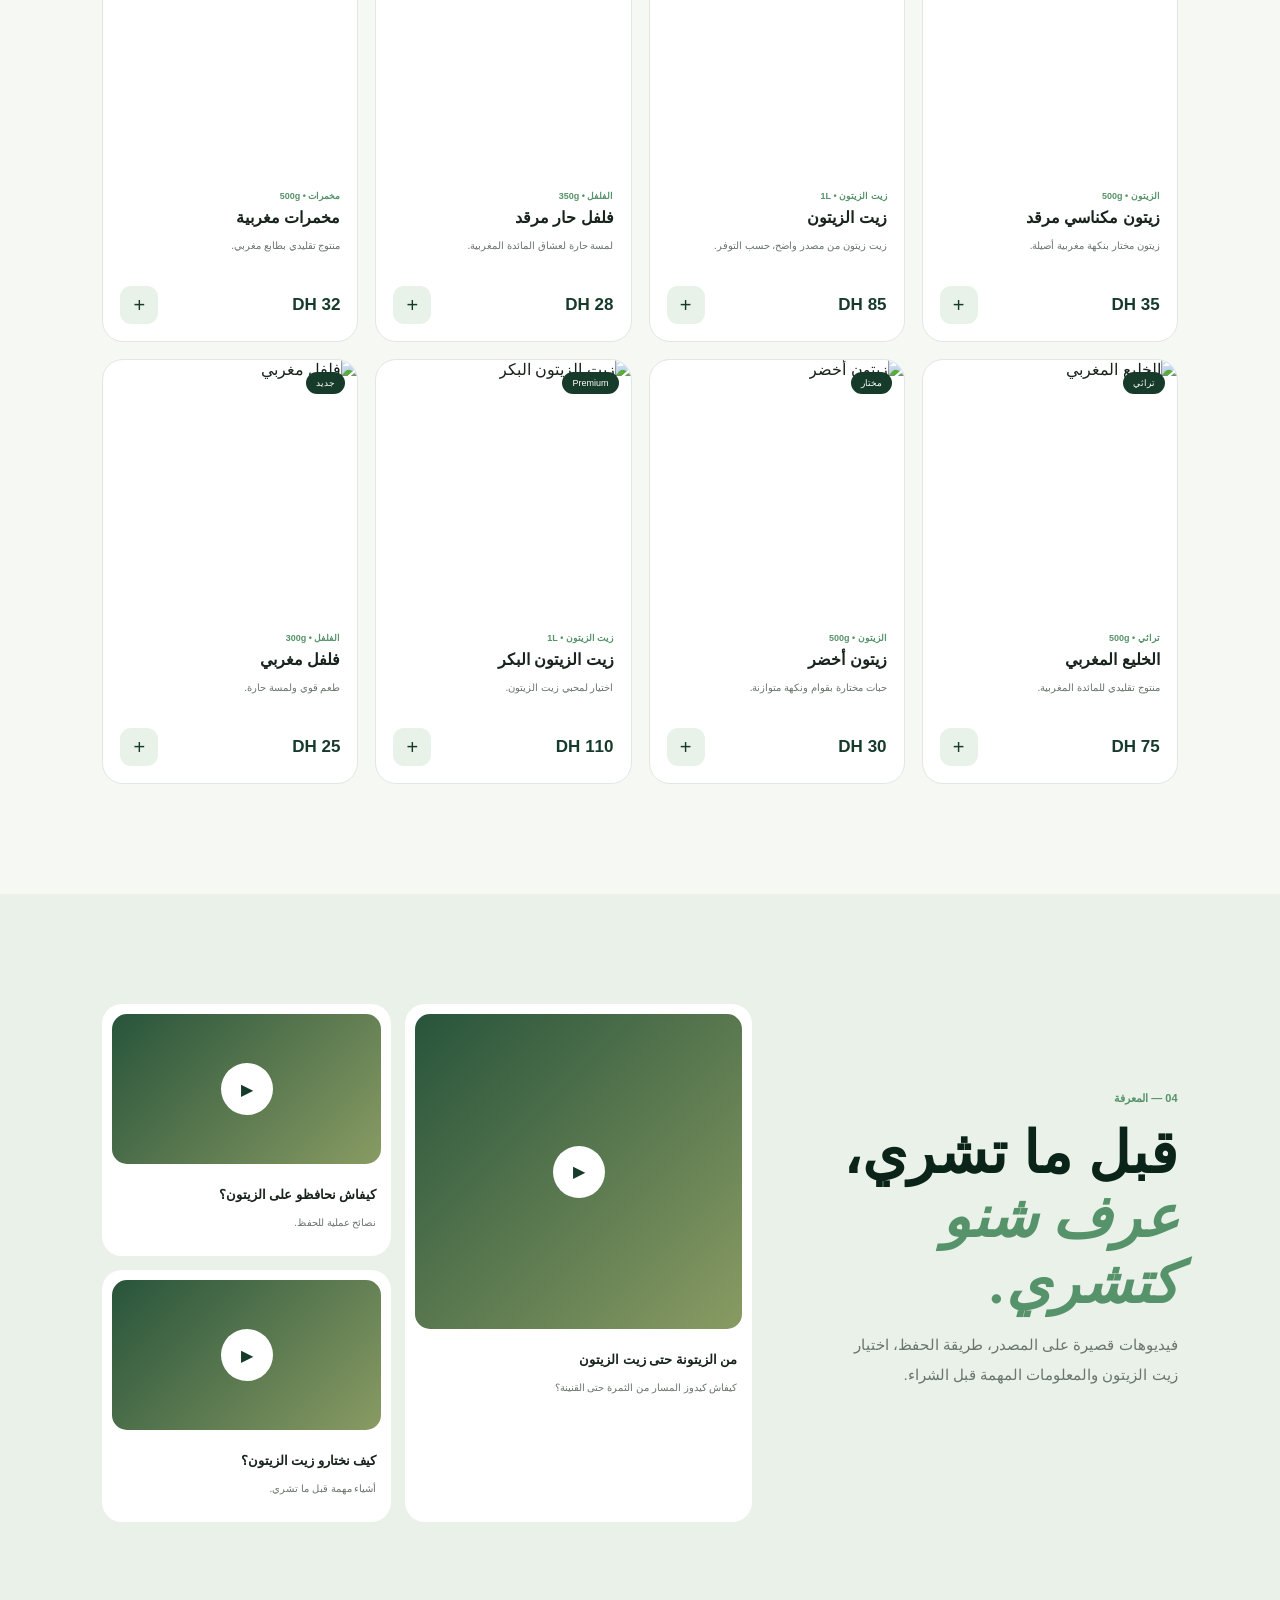
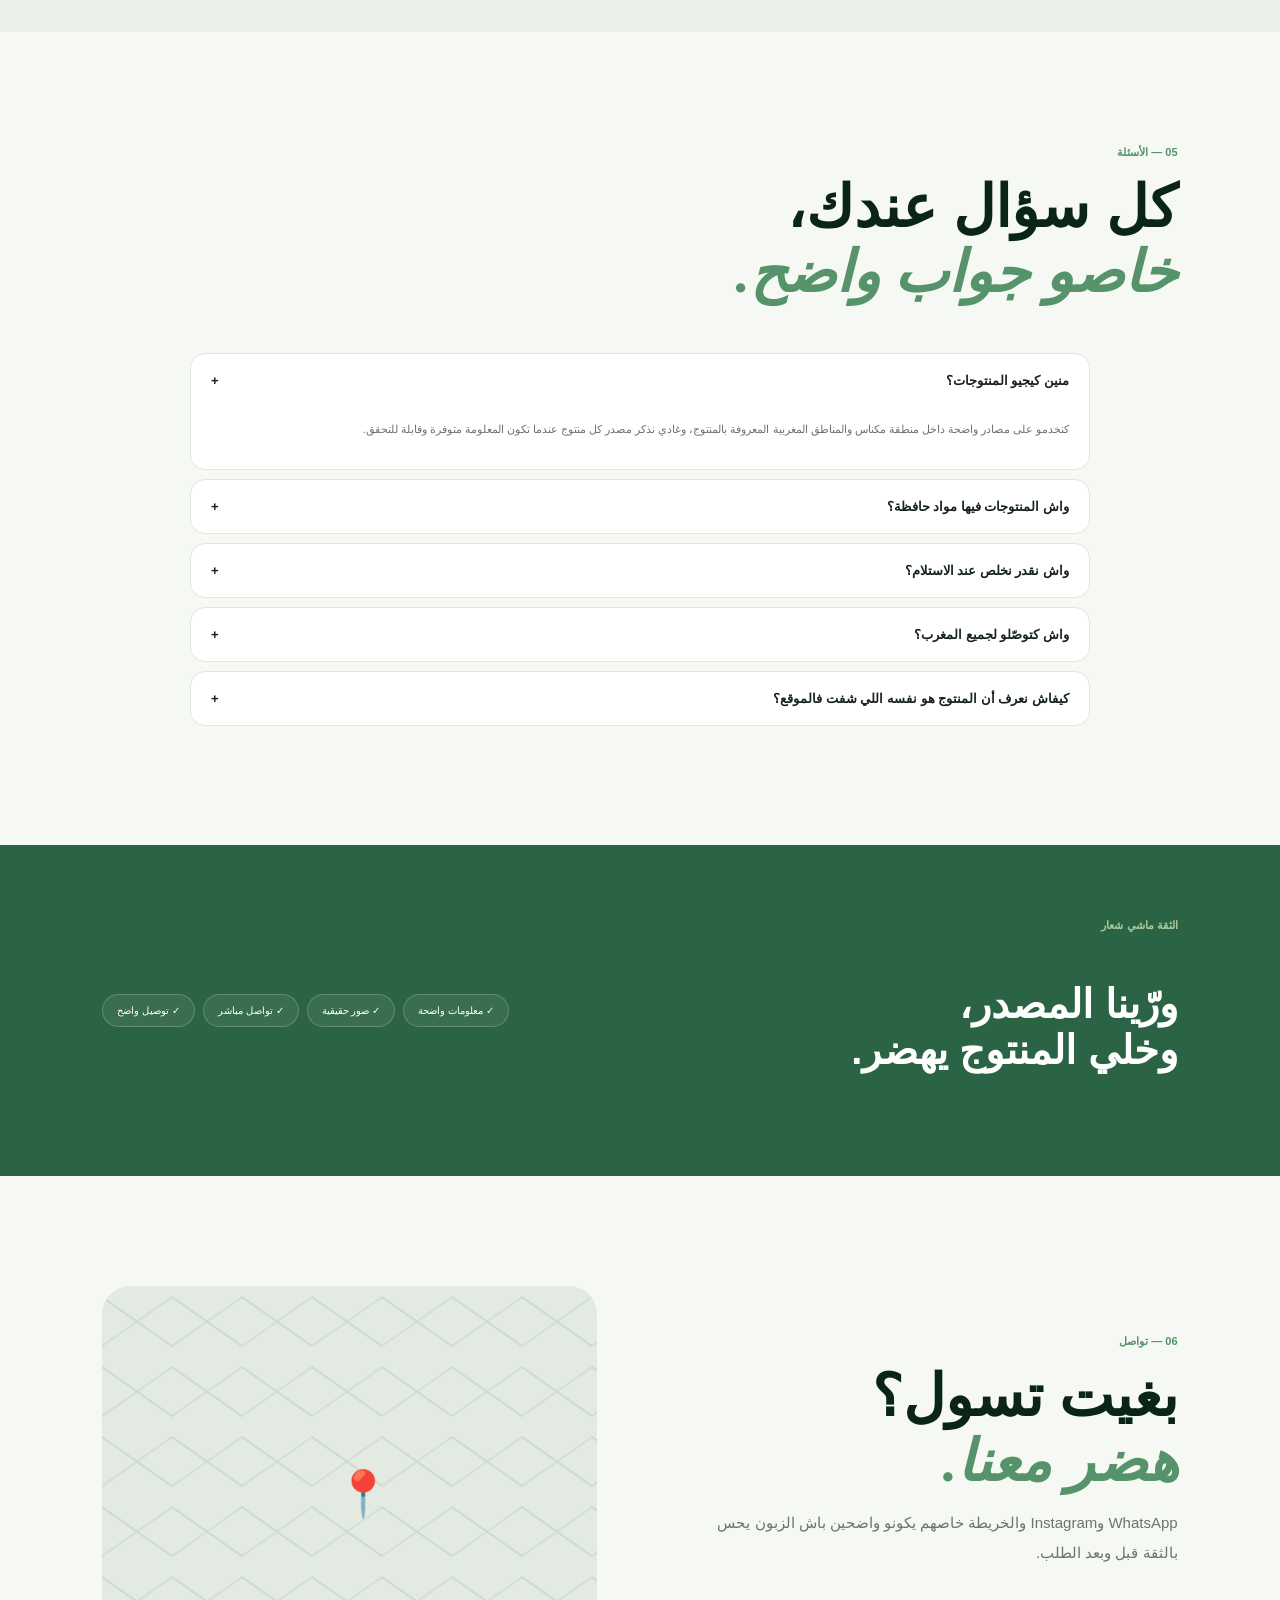
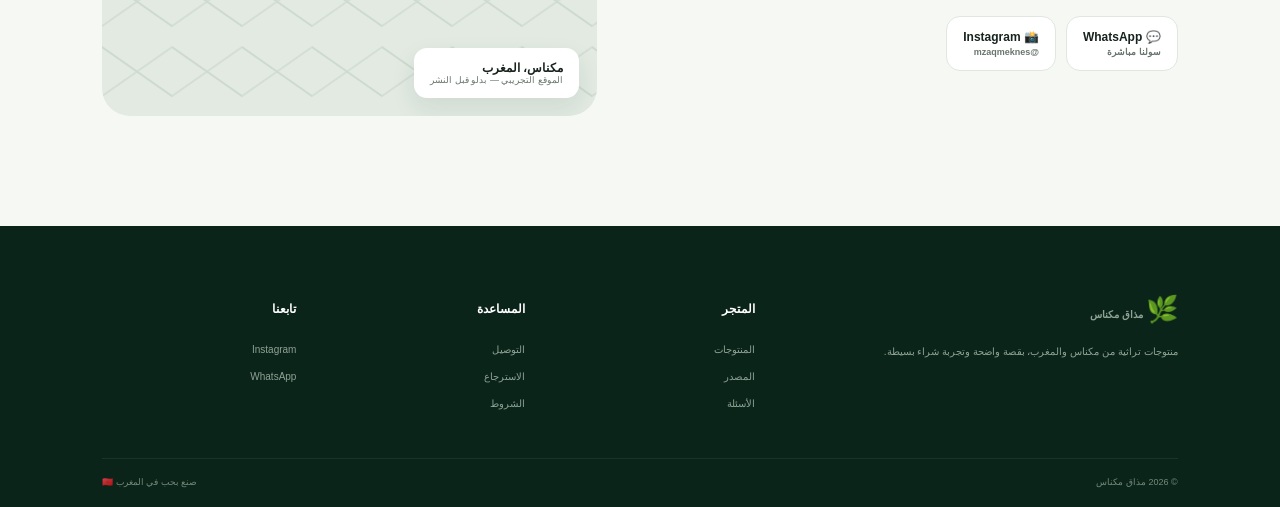
==== commit a06a3640: "Revise HTML structure and enhance content in ara.html Updated the HTML structure and content in ara." ====
--- a/ara.html
+++ b/ara.html
@@ -1,6 +1,12 @@
-<!doctype html><html lang="ar" dir="rtl"><head><meta charset="utf-8"><meta name="viewport" content="width=device-width,initial-scale=1"><title>مذاق مكناس | منتوجات تراثية من مكناس</title><meta name="description" content="منتوجات مكناس التراثية: الزيتون، زيت الزيتون، الفلفل الحار، المخمرات والخليع. مصدر واضح وتجربة شراء بسيطة."><link rel="canonical" href="https://YOUR-DOMAIN.vercel.app/darija/"><link rel="alternate" hreflang="ar-MA" href="https://YOUR-DOMAIN.vercel.app/darija/"><link rel="alternate" hreflang="fr-MA" href="https://YOUR-DOMAIN.vercel.app/fr/"><link rel="stylesheet" href="../style.css"><link href="https://fonts.googleapis.com/css2?family=Cairo:wght@400;600;700;800&display=swap" rel="stylesheet"><script type="application/ld+json">{"@context":"https://schema.org","@type":"Organization","name":"مذاق مكناس","url":"https://YOUR-DOMAIN.vercel.app/darija/","areaServed":"MA"}</script></head><body><div class="top">🌿 منتوجات مختارة • مصدر واضح • التوصيل داخل المغرب</div><header class="header"><a class="logo" href="#home"><span>🌿</span> مذاق مكناس</a><nav class="nav" id="nav"><a href="#home">الرئيسية</a><a href="#story">شكون حنا</a><a href="#source">المصدر</a><a href="#products">المنتوجات</a><a href="#knowledge">المعرفة</a><a href="#faq">الأسئلة</a><a href="#contact">تواصل</a></nav><div class="actions"><a class="lang" href="../fr/">FR</a><button id="cartBtn" class="cart">🛒<span id="count" class="count">0</span></button><button id="menuBtn" class="menu">☰</button></div></header><main>
-<section class="hero" id="home"><div><span class="kicker">من مكناس • من المصدر • حتى دارك</span><h1>مذاق مكناس<br><em>كما يجب يكون.</em></h1><p>منتوجات تراثية مختارة بعناية، نعرفو مصدرها ونحكيو قصتها. زيتون، زيت الزيتون، فلفل حار، مخمرات وخليع — بجودة وشفافية بلا مبالغة.</p><div class="heroBtns"><a class="btn primary" href="#products">شوف المنتوجات ←</a><a class="btn ghost" href="#source">شوف منين كيجيو ↓</a></div><div class="trust"><div><b>100%</b><small>معلومات واضحة</small></div><div><b>🇲🇦</b><small>تراث مغربي</small></div><div><b>01</b><small>قصة وراء المنتوج</small></div></div></div><div class="heroImg"><img src="https://images.unsplash.com/photo-1474979266404-7eaacbcd87c5?auto=format&fit=crop&w=1000&q=85" alt="زيت الزيتون ومنتوجات تراثية"><div class="badge">🌿 <b>من المصدر</b><br>شفافية قبل البيع</div><div class="stamp">Meknès<br>Terroir</div></div></section>
-<div class="marquee"><div class="track"><span>زيتون مكناس</span><i>✦</i><span>زيت الزيتون</span><i>✦</i><span>الفلفل الحار</span><i>✦</i><span>المخمرات</span><i>✦</i><span>الخليع</span><i>✦</i><span>منتوجات التراث</span><i>✦</i><span>زيتون مكناس</span></div></div>
+<!doctype html><html lang="ar" dir="rtl"><head><meta charset="utf-8"><meta name="viewport" content="width=device-width,initial-scale=1">
+  <title>مذاق مكناس | منتوجات تراثية من مكناس</title><meta name="description" content="منتوجات مكناس التراثية: الزيتون، زيت الزيتون، الفلفل الحار، المخمرات والخليع. مصدر واضح وتجربة شراء بسيطة."><link rel="canonical" href="https://YOUR-DOMAIN.vercel.app/darija/"><link rel="alternate" hreflang="ar-MA" href="https://YOUR-DOMAIN.vercel.app/darija/"><link rel="alternate" hreflang="fr-MA" href="https://YOUR-DOMAIN.vercel.app/fr/"><link rel="stylesheet" href="../style.css"><link href="https://fonts.googleapis.com/css2?family=Cairo:wght@400;600;700;800&display=swap" rel="stylesheet"><script type="application/ld+json">{"@context":"https://schema.org","@type":"Organization","name":"مذاق مكناس","url":"https://YOUR-DOMAIN.vercel.app/darija/","areaServed":"MA"}</script></head><body><div class="top">🌿 منتوجات مختارة • مصدر واضح • التوصيل داخل المغرب</div><header class="header"><a class="logo" href="#home"><span>🌿</span> مذاق مكناس</a><nav class="nav" id="nav"><a href="#home">الرئيسية</a><a href="#story">شكون حنا</a><a href="#source">المصدر</a><a href="#products">المنتوجات</a><a href="#knowledge">المعرفة</a><a href="#faq">الأسئلة</a><a href="#contact">تواصل</a></nav><div class="actions"><a class="lang"href="index.html" class="lang-btn">FR</a><button id="cartBtn" class="cart">🛒<span id="count" class="count">0</span></button><button id="menuBtn" class="menu">☰</button></div></header><main>
+<section class="hero" id="home"><div><span class="kicker">من مكناس • من المصدر • حتى دارك</span><h1>مذاق مكناس<br><em>كما يجب يكون.</em></h1><p>
+  .</p><div class="heroBtns"><a class="btn primary" href="#products">شوف المنتوجات ←</a><a class="btn ghost" href="#source">شوف منين كيجيو ↓</a>
+  </div><div class="trust"><div><b>100%</b><small>معلومات واضحة</small></div><div><b>🇲🇦</b><small>تراث مغربي</small></div><div><b>01</b><small>
+    قصة وراء المنتوج</small></div></div></div><div class="heroImg"><img src="https://images.unsplash.com/photo-1474979266404-7eaacbcd87c5?auto=format&fit=crop&w=1000&q=85" alt="زيت الزيتون ومنتوجات تراثية">
+      <div class="badge">🌿 <b>من المصدر</b><br>شفافية قبل البيع</div><div class="stamp">Meknès<br>Terroir</div></div></section>
+<div class="marquee"><div class="track"><span>زيتون مكناس</span><i>✦</i><span>زيت الزيتون</span><i>✦</i><span>ال
+  فلفل الحار</span><i>✦</i><span>المخمرات</span><i>✦</i><span>الخليع</span><i>✦</i><span>منتوجات التراث</span><i>✦</i><span>زيتون مكناس</span></div></div>
 <section id="story"><div class="head"><span class="kicker">01 — شكون حنا؟</span><h2>ما بغيناش نبيعوك<br><em>غير منتوج.</em></h2><p>بغيناك تعرف شنو كتشري، منين جا، وعلاش اخترناه ليك.</p></div><div class="storyGrid"><article class="card big"><div><span class="icon">🌱</span><h3>نعرفو المصدر</h3><p>كنحاولو نربطو كل منتوج بالمصدر ديالو ونوضحوا طريقة التحضير والمكونات حسب المعلومات الحقيقية المتوفرة.</p></div></article><article class="card"><span class="icon">🫒</span><h3>التراث قبل الموضة</h3><p>كنعطيو قيمة للطرق التقليدية والذوق اللي تربينا عليه.</p></article><article class="card"><span class="icon">🔎</span><h3>قول الحقيقة</h3><p>ما غاديش نعممو ادعاءات صحية أو طبيعية بلا أساس. الوضوح هو أساس الثقة.</p></article><article class="card wide"><div><span class="icon">🤝</span><h3>بغينا علاقة طويلة</h3><p>الهدف أنك تجرب، تثق، وترجع لنا لأن التجربة كانت فعلاً في المستوى.</p></div></article></div></section>
 <section class="source" id="source"><img src="https://images.unsplash.com/photo-1507592376875-6b7d7f5a6e7c?auto=format&fit=crop&w=1000&q=85" alt="أشجار الزيتون"><div><span class="kicker" style="color:#9fc49b">02 — منين كيجيو؟</span><h2>كل منتوج عندو<br><em>قصة ومصدر.</em></h2><p>المتجر ديالنا ما خاصوش يطلب منك الثقة بشكل أعمى. غادي نحاولو نوريوك الطريق اللي كيدوز منها المنتوج قبل ما يوصل عندك.</p><div class="journey"><div><b>01 — المصدر</b><small>الفلاح / المنتج / المعصرة</small></div><div><b>02 — التحضير</b><small>طريقة ومكونات واضحة</small></div><div><b>03 — التعبئة</b><small>تغليف مناسب</small></div><div><b>04 — التوصيل</b><small>حتى باب دارك</small></div></div></div></section>
 <section class="products" id="products"><div class="head"><span class="kicker">03 — شنو عندنا؟</span><h2>منتوجات من <em>التراث</em><br>للمائدة ديالك.</h2><p>اختار المنتوج، زيد الكمية للسلة، ومن بعد كمل الطلب عبر WhatsApp. الأسعار الموجودة دابا تجريبية.</p></div><div class="filters"><button class="filter active" data-filter="all">الكل</button><button class="filter" data-filter="olives">الزيتون</button><button class="filter" data-filter="oil">زيت الزيتون</button><button class="filter" data-filter="pepper">الفلفل</button><button class="filter" data-filter="traditional">تراثي</button></div><div class="grid" id="productGrid"></div></section>
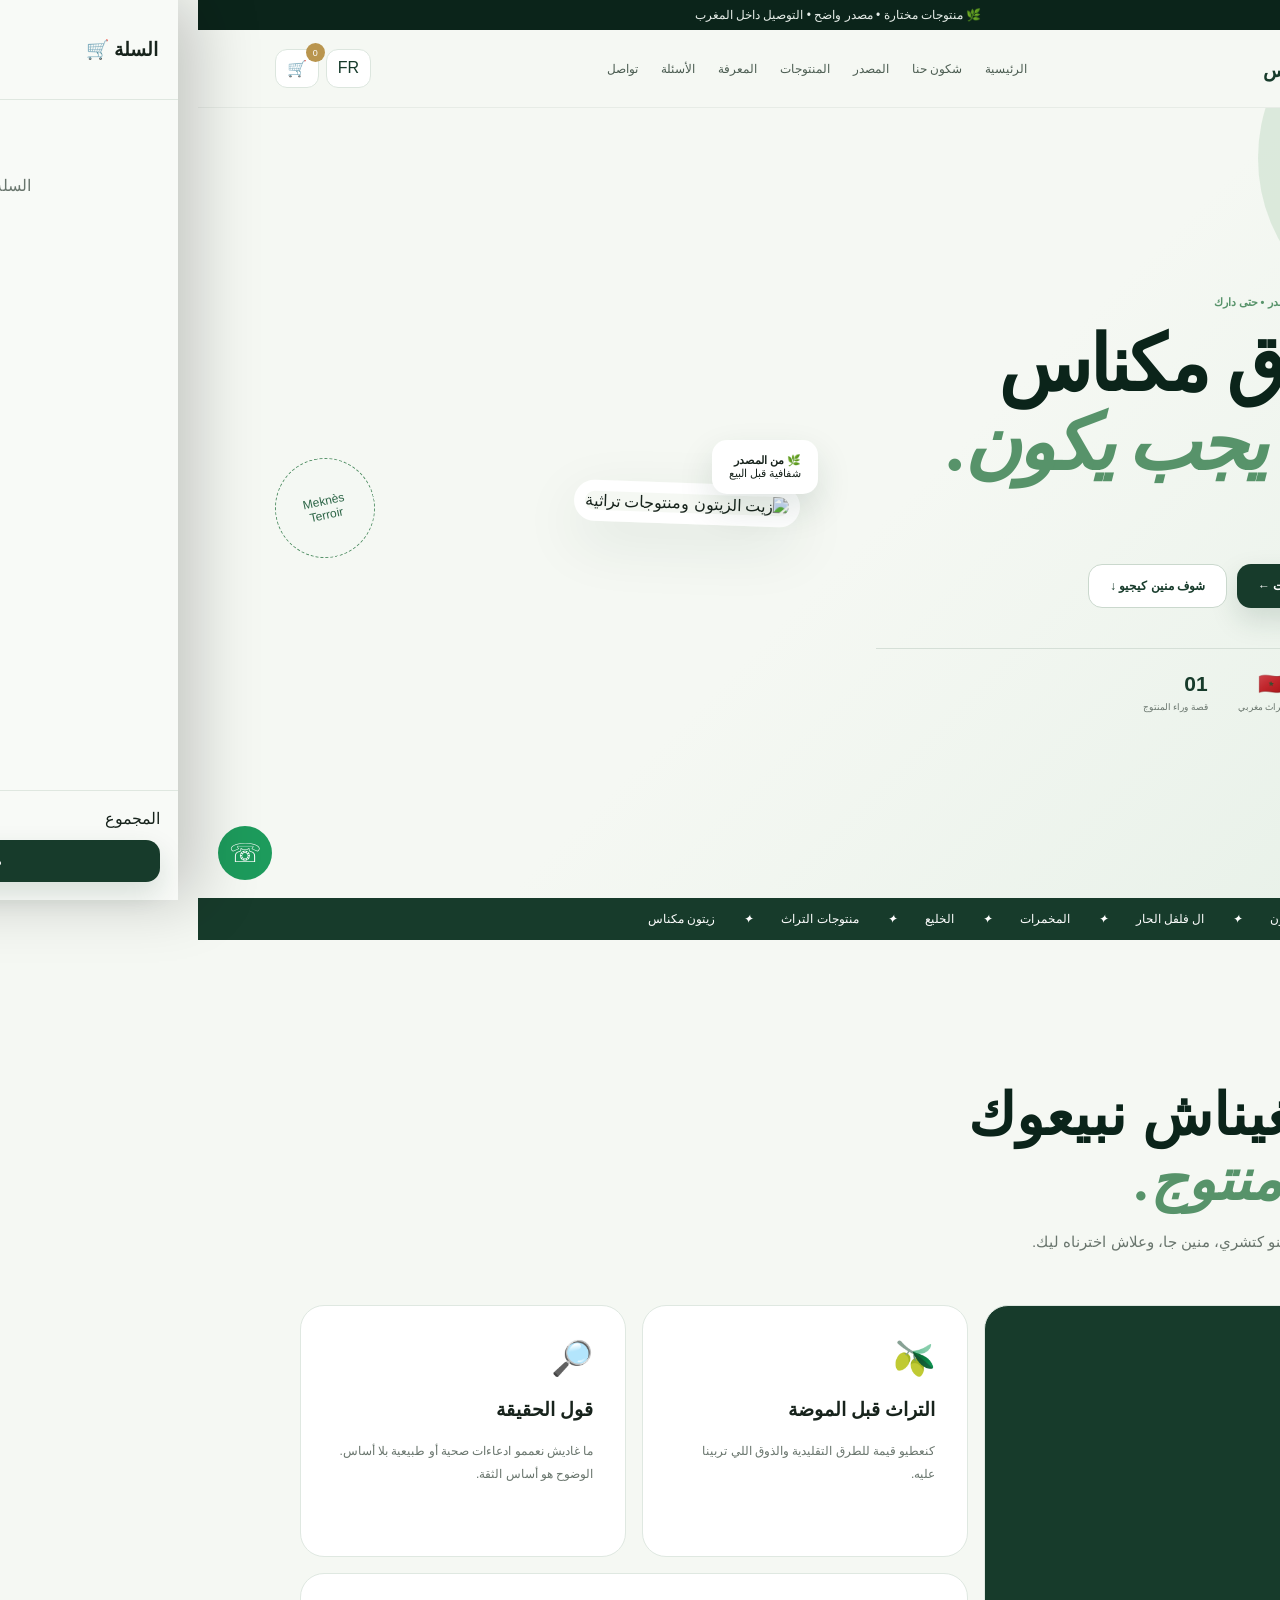
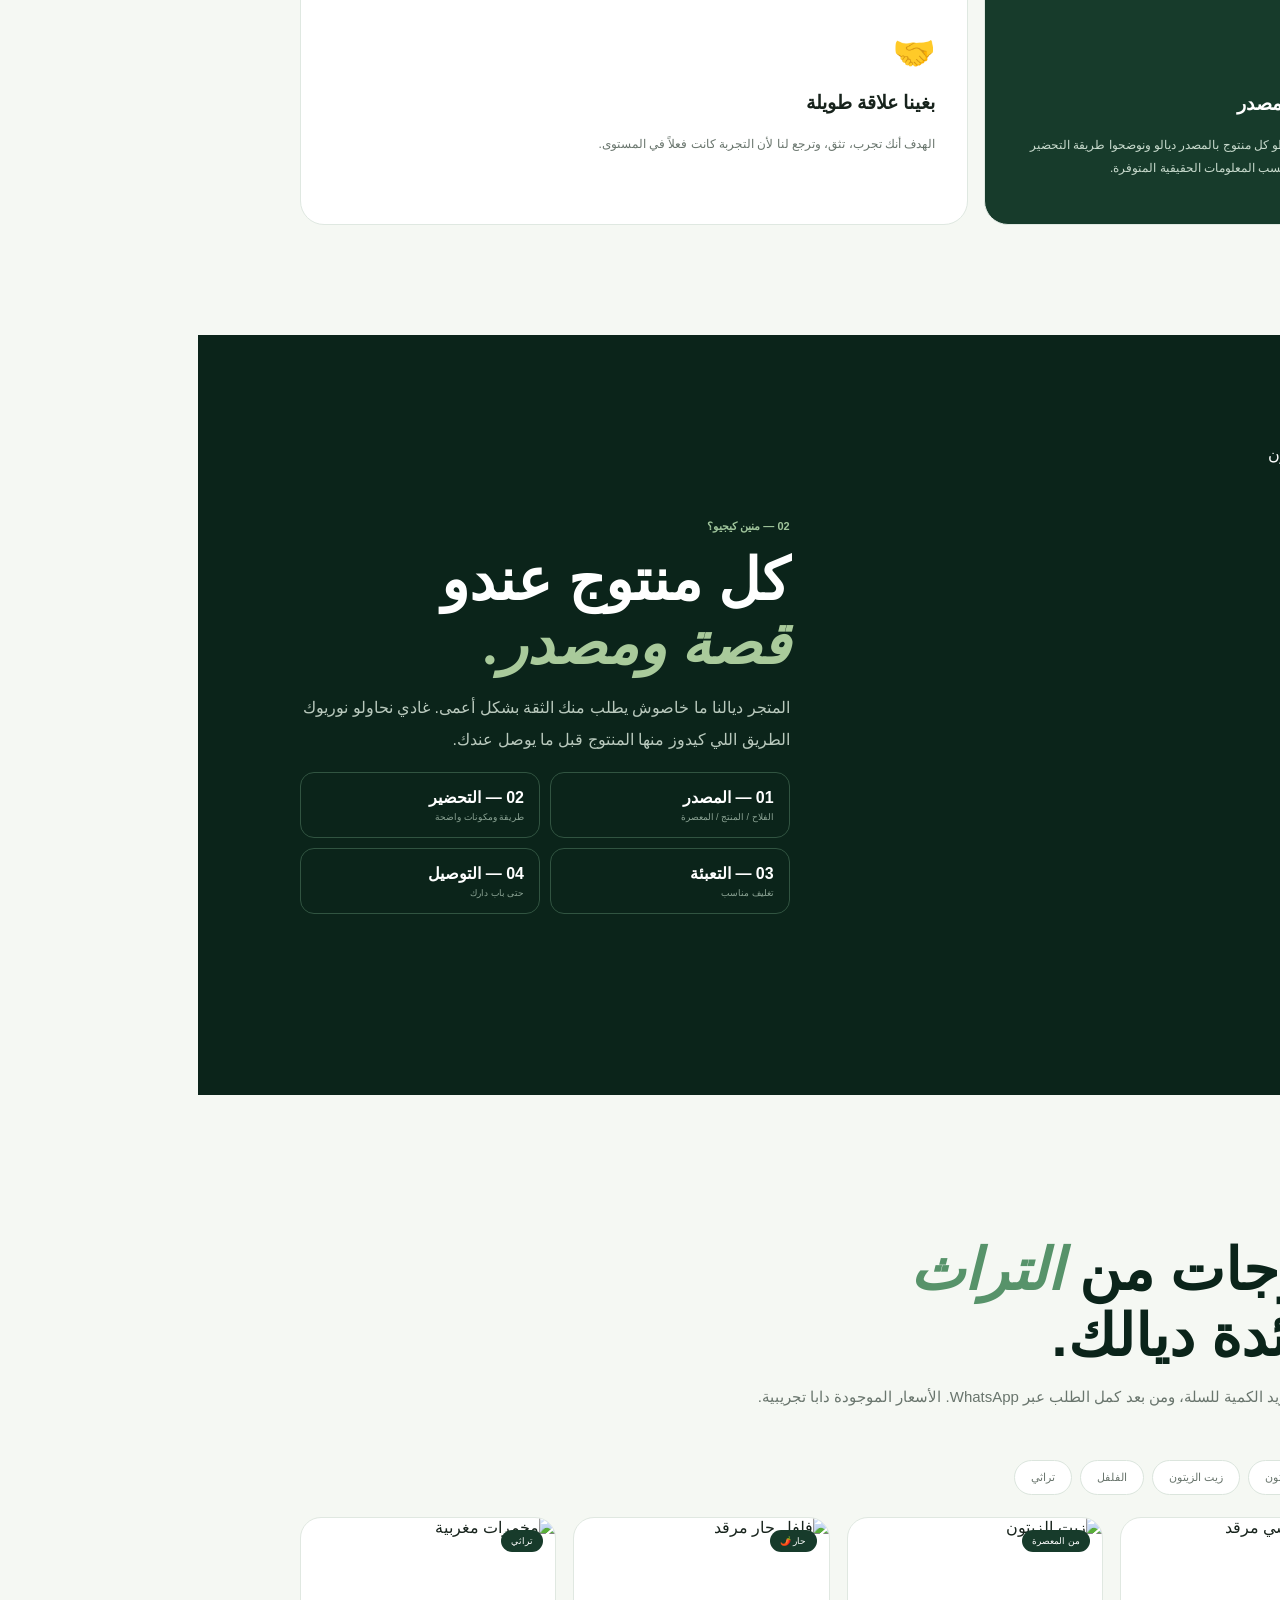
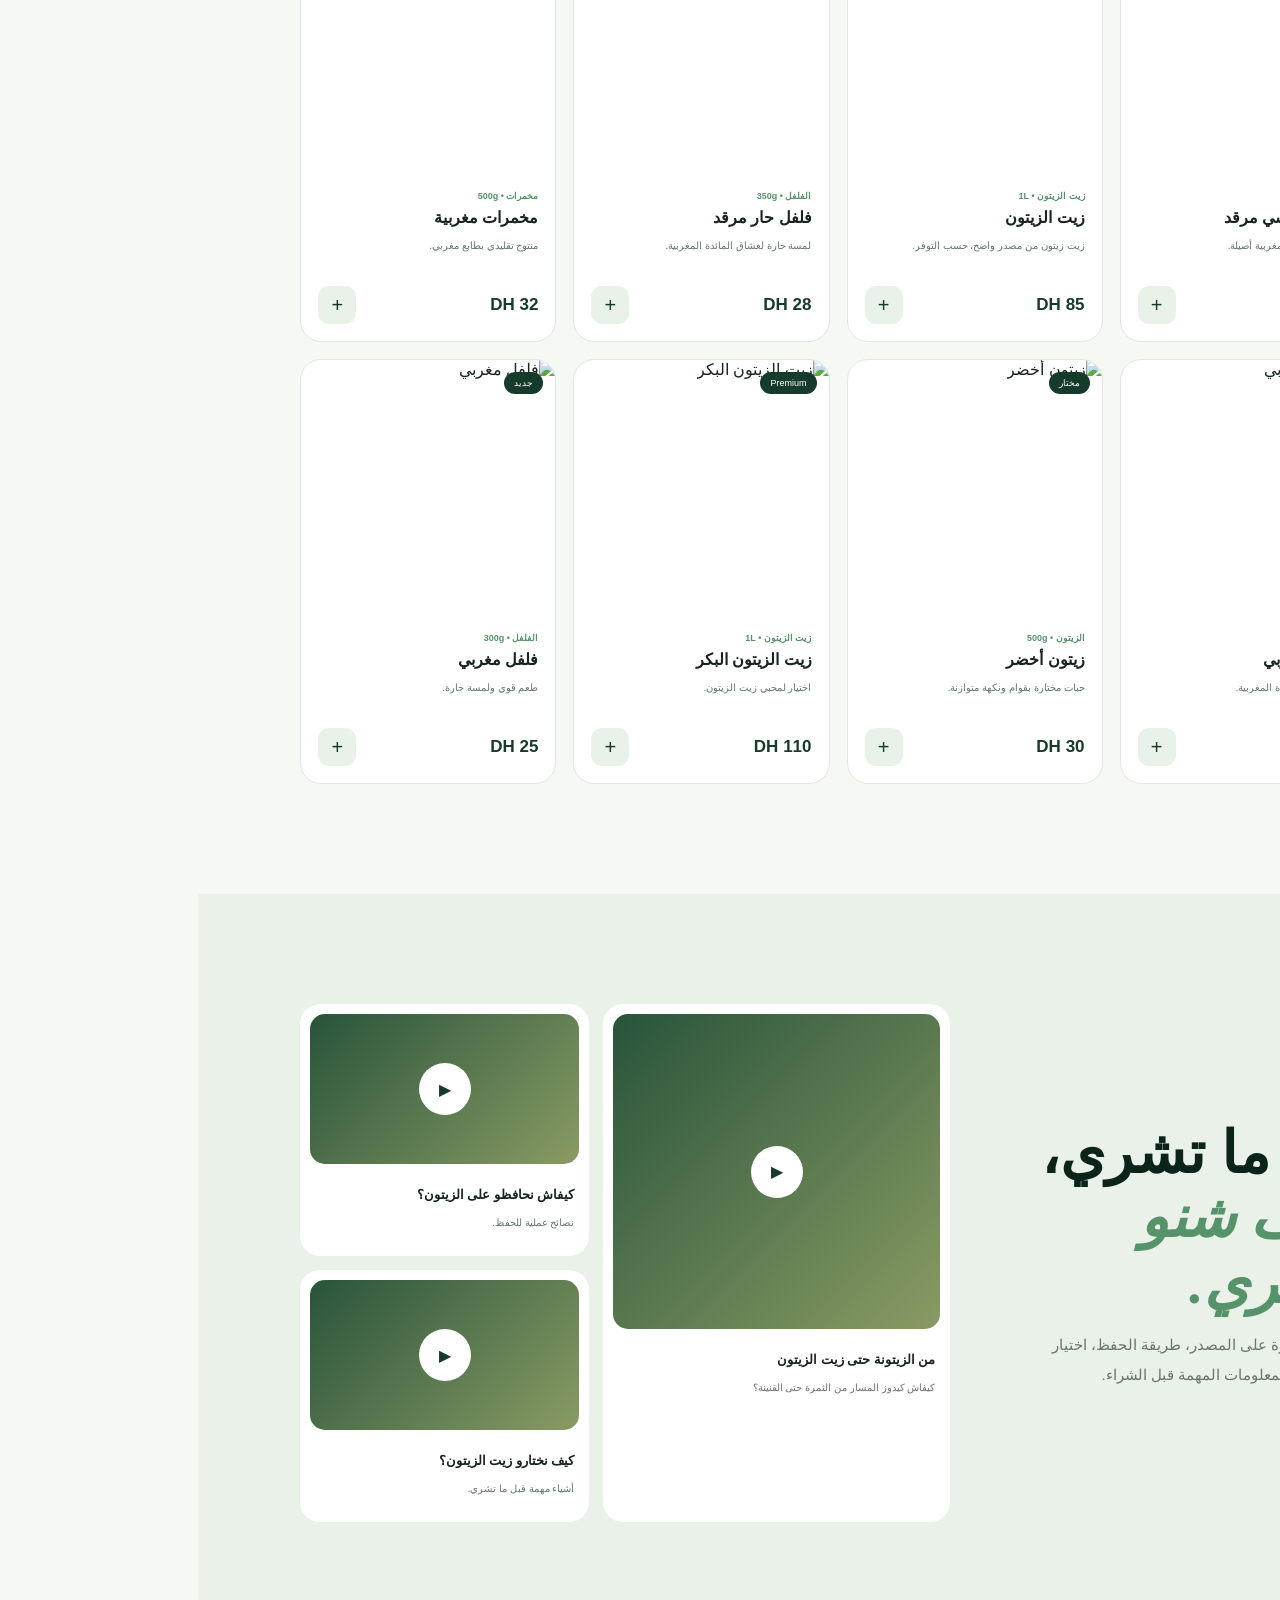
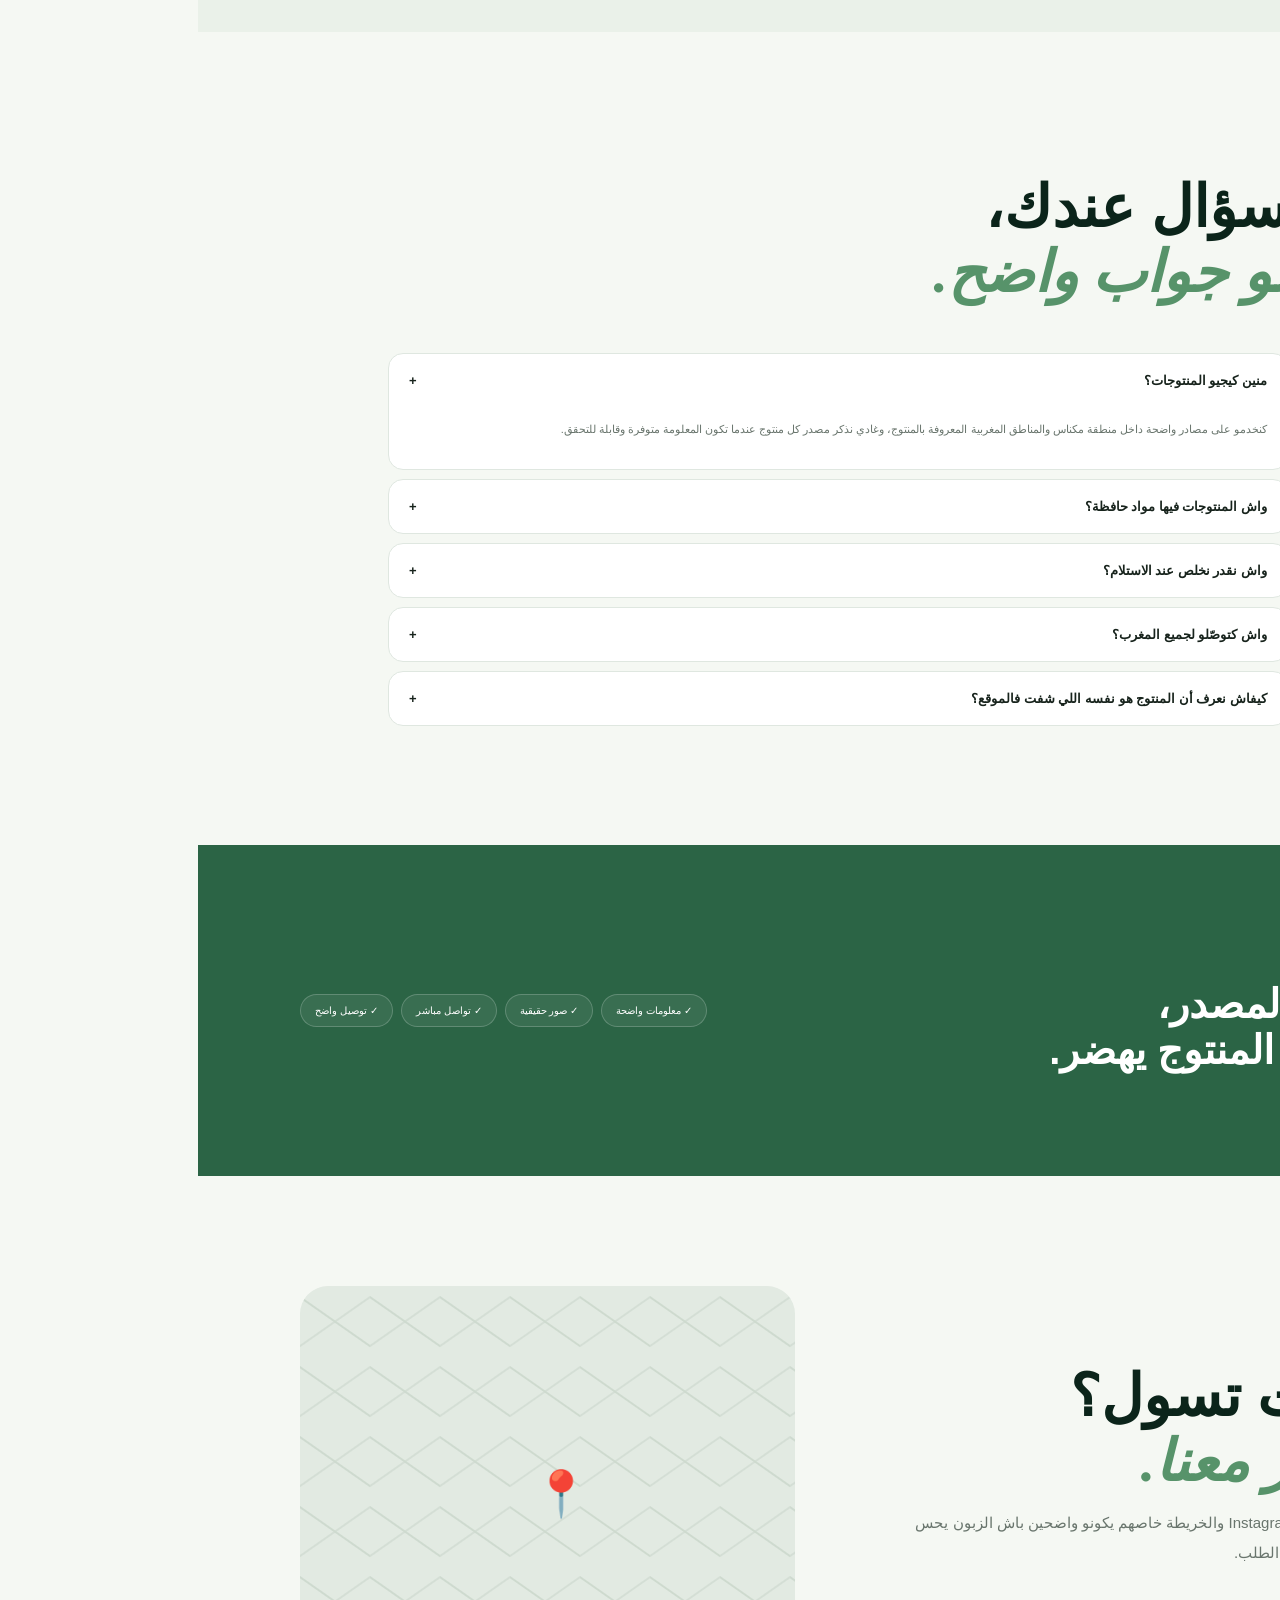
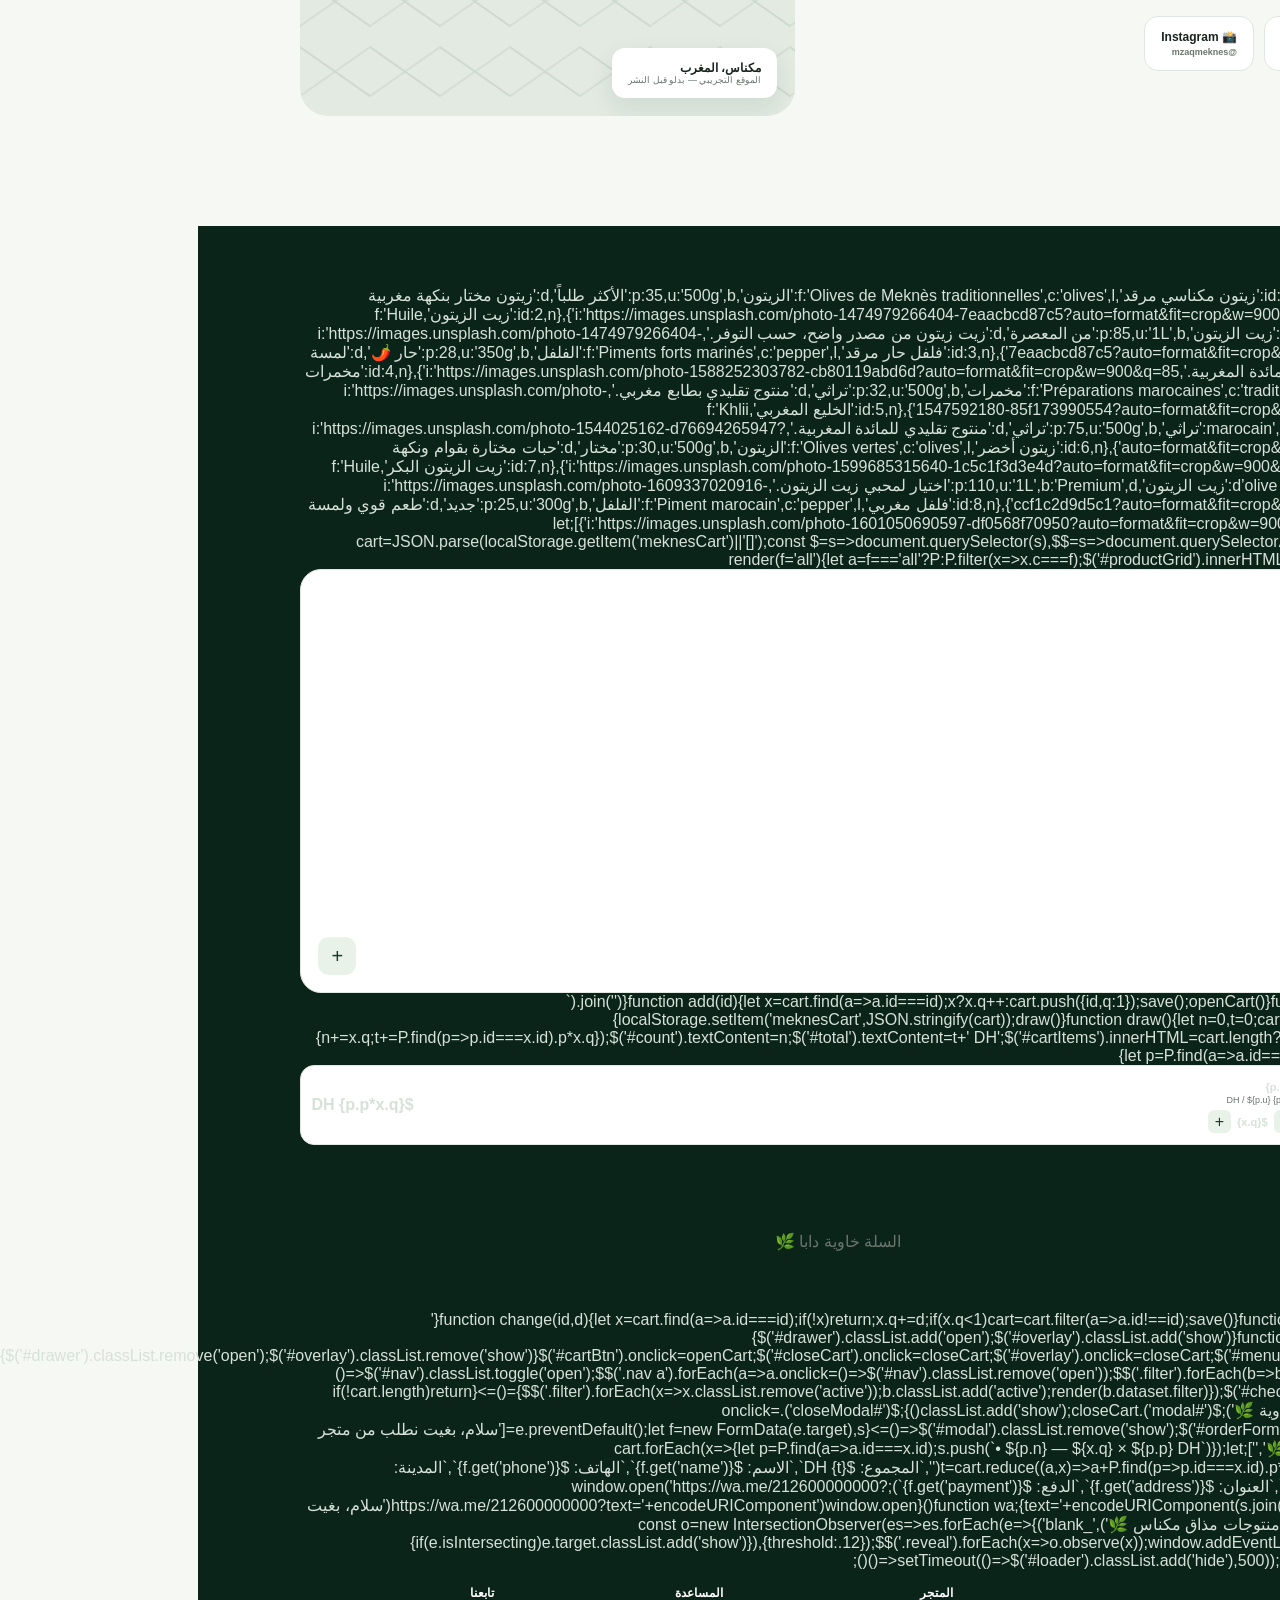
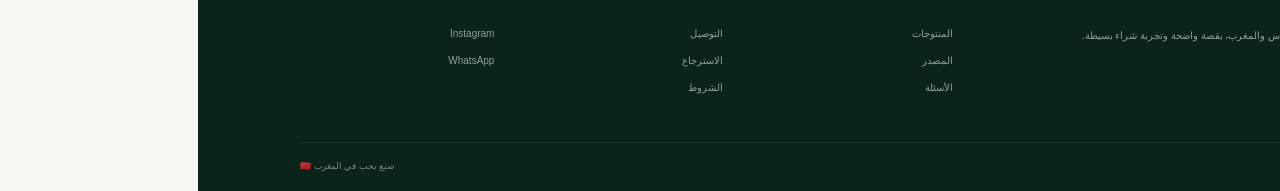
==== commit b2343e3a: "Fix footer and script tag in ara.html" ====
--- a/ara.html
+++ b/ara.html
@@ -14,5 +14,6 @@
 <section id="faq"><div class="head"><span class="kicker">05 — الأسئلة</span><h2>كل سؤال عندك،<br><em>خاصو جواب واضح.</em></h2></div><div class="faqList"><details open><summary>منين كيجيو المنتوجات؟ <span>+</span></summary><p>كنخدمو على مصادر واضحة داخل منطقة مكناس والمناطق المغربية المعروفة بالمنتوج، وغادي نذكر مصدر كل منتوج عندما تكون المعلومة متوفرة وقابلة للتحقق.</p></details><details><summary>واش المنتوجات فيها مواد حافظة؟ <span>+</span></summary><p>كل منتوج خاصو يتوصف حسب تركيبته الحقيقية. ما غاديش نعممو "بلا مواد حافظة" إلا كان ذلك مثبتاً لكل منتوج.</p></details><details><summary>واش نقدر نخلص عند الاستلام؟ <span>+</span></summary><p>يمكن تفعيل الدفع عند الاستلام حسب شركة التوصيل.</p></details><details><summary>واش كتوصّلو لجميع المغرب؟ <span>+</span></summary><p>هذا النموذج مهيأ للتوصيل لجميع المدن، وسيتم تحديد التكلفة والمدة حسب المدينة وشركة الشحن.</p></details><details><summary>كيفاش نعرف أن المنتوج هو نفسه اللي شفت فالموقع؟ <span>+</span></summary><p>النسخة النهائية ستعتمد على صور وفيديوهات حقيقية للمنتوج والتغليف والمصدر.</p></details></div></section>
 <div class="trustBand"><div><span class="kicker" style="color:#a9ca9b">الثقة ماشي شعار</span><h2>ورّينا المصدر،<br>وخلي المنتوج يهضر.</h2></div><div class="points"><span>✓ معلومات واضحة</span><span>✓ صور حقيقية</span><span>✓ تواصل مباشر</span><span>✓ توصيل واضح</span></div></div>
 <section class="contact" id="contact"><div><span class="kicker">06 — تواصل</span><div class="head"><h2>بغيت تسول؟<br><em>هضر معنا.</em></h2><p>WhatsApp وInstagram والخريطة خاصهم يكونو واضحين باش الزبون يحس بالثقة قبل وبعد الطلب.</p></div><div class="links"><a href="https://wa.me/212600000000" target="_blank">💬 WhatsApp<small>سولنا مباشرة</small></a><a href="#">📸 Instagram<small>@mzaqmeknes</small></a></div></div><div class="map"><div class="pin">📍</div><div class="mapLabel"><b>مكناس، المغرب</b><small>الموقع التجريبي — بدلو قبل النشر</small></div></div></section></main>
-<footer><div class="footerGrid"><div><a class="logo" href="#home"><span>🌿</span> مذاق مكناس</a><p>منتوجات تراثية من مكناس والمغرب، بقصة واضحة وتجربة شراء بسيطة.</p></div><div><h4>المتجر</h4><a href="#products">المنتوجات</a><a href="#source">المصدر</a><a href="#faq">الأسئلة</a></div><div><h4>المساعدة</h4><a href="#">التوصيل</a><a href="#">الاسترجاع</a><a href="#">الشروط</a></div><div><h4>تابعنا</h4><a href="#">Instagram</a><a href="https://wa.me/212600000000">WhatsApp</a></div></div><div class="bottom"><span>© 2026 مذاق مكناس</span><span>صنع بحب في المغرب 🇲🇦</span></div></footer><button class="floatWA" onclick="wa()">☏</button>
+<footer><scripte>const P=[{id:1,n:'زيتون مكناسي مرقد',f:'Olives de Meknès traditionnelles',c:'olives',l:'الزيتون',p:35,u:'500g',b:'الأكثر طلباً',d:'زيتون مختار بنكهة مغربية أصيلة.',i:'https://images.unsplash.com/photo-1474979266404-7eaacbcd87c5?auto=format&fit=crop&w=900&q=85'},{id:2,n:'زيت الزيتون',f:'Huile d’olive',c:'oil',l:'زيت الزيتون',p:85,u:'1L',b:'من المعصرة',d:'زيت زيتون من مصدر واضح، حسب التوفر.',i:'https://images.unsplash.com/photo-1474979266404-7eaacbcd87c5?auto=format&fit=crop&w=900&q=85'},{id:3,n:'فلفل حار مرقد',f:'Piments forts marinés',c:'pepper',l:'الفلفل',p:28,u:'350g',b:'حار 🌶️',d:'لمسة حارة لعشاق المائدة المغربية.',i:'https://images.unsplash.com/photo-1588252303782-cb80119abd6d?auto=format&fit=crop&w=900&q=85'},{id:4,n:'مخمرات مغربية',f:'Préparations marocaines',c:'traditional',l:'مخمرات',p:32,u:'500g',b:'تراثي',d:'منتوج تقليدي بطابع مغربي.',i:'https://images.unsplash.com/photo-1547592180-85f173990554?auto=format&fit=crop&w=900&q=85'},{id:5,n:'الخليع المغربي',f:'Khlii marocain',c:'traditional',l:'تراثي',p:75,u:'500g',b:'تراثي',d:'منتوج تقليدي للمائدة المغربية.',i:'https://images.unsplash.com/photo-1544025162-d76694265947?auto=format&fit=crop&w=900&q=85'},{id:6,n:'زيتون أخضر',f:'Olives vertes',c:'olives',l:'الزيتون',p:30,u:'500g',b:'مختار',d:'حبات مختارة بقوام ونكهة متوازنة.',i:'https://images.unsplash.com/photo-1599685315640-1c5c1f3d3e4d?auto=format&fit=crop&w=900&q=85'},{id:7,n:'زيت الزيتون البكر',f:'Huile d’olive vierge',c:'oil',l:'زيت الزيتون',p:110,u:'1L',b:'Premium',d:'اختيار لمحبي زيت الزيتون.',i:'https://images.unsplash.com/photo-1609337020916-ccf1c2d9d5c1?auto=format&fit=crop&w=900&q=85'},{id:8,n:'فلفل مغربي',f:'Piment marocain',c:'pepper',l:'الفلفل',p:25,u:'300g',b:'جديد',d:'طعم قوي ولمسة حارة.',i:'https://images.unsplash.com/photo-1601050690597-df0568f70950?auto=format&fit=crop&w=900&q=85'}];let cart=JSON.parse(localStorage.getItem('meknesCart')||'[]');const $=s=>document.querySelector(s),$$=s=>document.querySelectorAll(s);function render(f='all'){let a=f==='all'?P:P.filter(x=>x.c===f);$('#productGrid').innerHTML=a.map(x=>`<article class="product"><a class="productLink" href="../products/zitoun-meknes.html"><div class="pimg"><img src="${x.i}" alt="${x.n}" loading="lazy"><span class="tag">${x.b}</span></div><div class="pbody"><span class="cat">${x.l} • ${x.u}</span><h3>${x.n}</h3><p>${x.d}</p><div class="pbottom"><span class="price">${x.p} DH</span><button class="add" onclick="event.preventDefault();add(${x.id})">+</button></div></div></a></article>`).join('')}function add(id){let x=cart.find(a=>a.id===id);x?x.q++:cart.push({id,q:1});save();openCart()}function save(){localStorage.setItem('meknesCart',JSON.stringify(cart));draw()}function draw(){let n=0,t=0;cart.forEach(x=>{n+=x.q;t+=P.find(p=>p.id===x.id).p*x.q});$('#count').textContent=n;$('#total').textContent=t+' DH';$('#cartItems').innerHTML=cart.length?cart.map(x=>{let p=P.find(a=>a.id===x.id);return `<div class="cartItem"><img src="${p.i}"><div class="ci"><b>${p.n}</b><small>${p.p} DH / ${p.u}</small><div class="qty"><button onclick="change(${p.id},-1)">−</button><b>${x.q}</b><button onclick="change(${p.id},1)">+</button></div></div><strong>${p.p*x.q} DH</strong></div>`}).join(''):'<div class="empty">السلة خاوية دابا 🌿</div>'}function change(id,d){let x=cart.find(a=>a.id===id);if(!x)return;x.q+=d;if(x.q<1)cart=cart.filter(a=>a.id!==id);save()}function openCart(){$('#drawer').classList.add('open');$('#overlay').classList.add('show')}function closeCart(){$('#drawer').classList.remove('open');$('#overlay').classList.remove('show')}$('#cartBtn').onclick=openCart;$('#closeCart').onclick=closeCart;$('#overlay').onclick=closeCart;$('#menuBtn').onclick=()=>$('#nav').classList.toggle('open');$$('.nav a').forEach(a=>a.onclick=()=>$('#nav').classList.remove('open'));$$('.filter').forEach(b=>b.onclick=()=>{$$('.filter').forEach(x=>x.classList.remove('active'));b.classList.add('active');render(b.dataset.filter)});$('#checkout').onclick=()=>{if(!cart.length)return alert('السلة خاوية 🌿');$('#modal').classList.add('show');closeCart()};$('#closeModal').onclick=()=>$('#modal').classList.remove('show');$('#orderForm').onsubmit=e=>{e.preventDefault();let f=new FormData(e.target),s=['سلام، بغيت نطلب من متجر مذاق مكناس 🌿',''];cart.forEach(x=>{let p=P.find(a=>a.id===x.id);s.push(`• ${p.n} — ${x.q} × ${p.p} DH`)});let t=cart.reduce((a,x)=>a+P.find(p=>p.id===x.id).p*x.q,0);s.push('',`المجموع: ${t} DH`,`الاسم: ${f.get('name')}`,`الهاتف: ${f.get('phone')}`,`المدينة: ${f.get('city')}`,`العنوان: ${f.get('address')}`,`الدفع: ${f.get('payment')}`);window.open('https://wa.me/212600000000?text='+encodeURIComponent(s.join('\n')),'_blank')};function wa(){window.open('https://wa.me/212600000000?text='+encodeURIComponent('سلام، بغيت معلومات على منتوجات مذاق مكناس 🌿'),'_blank')}const o=new IntersectionObserver(es=>es.forEach(e=>{if(e.isIntersecting)e.target.classList.add('show')}),{threshold:.12});$$('.reveal').forEach(x=>o.observe(x));window.addEventListener('load',()=>setTimeout(()=>$('#loader').classList.add('hide'),500));render();draw();
+</scripte><div class="footerGrid"><div><a class="logo" href="#home"><span>🌿</span> مذاق مكناس</a><p>منتوجات تراثية من مكناس والمغرب، بقصة واضحة وتجربة شراء بسيطة.</p></div><div><h4>المتجر</h4><a href="#products">المنتوجات</a><a href="#source">المصدر</a><a href="#faq">الأسئلة</a></div><div><h4>المساعدة</h4><a href="#">التوصيل</a><a href="#">الاسترجاع</a><a href="#">الشروط</a></div><div><h4>تابعنا</h4><a href="#">Instagram</a><a href="https://wa.me/212600000000">WhatsApp</a></div></div><div class="bottom"><span>© 2026 مذاق مكناس</span><span>صنع بحب في المغرب 🇲🇦</span></div></footer><button class="floatWA" onclick="wa()">☏</button>
 <aside class="drawer" id="drawer"><div class="cartHead"><h3>السلة 🛒</h3><button id="closeCart">×</button></div><div class="cartItems" id="cartItems"></div><div class="cartFoot"><div class="total"><span>المجموع</span><b id="total">0 DH</b></div><button class="btn primary" id="checkout">متابعة الطلب</button></div></aside><div class="overlay" id="overlay"></div><div class="modal" id="modal"><div class="modalCard"><button class="close" id="closeModal">×</button><span class="kicker">المرحلة الأخيرة</span><h2>فين نوصّلو الطلب؟</h2><form id="orderForm"><label>الاسم الكامل<input required name="name"></label><label>الهاتف<input required name="phone" type="tel"></label><label>المدينة<input required name="city" value="مكناس"></label><label>العنوان<textarea required name="address"></textarea></label><label>طريقة الدفع<select name="payment"><option>الدفع عند الاستلام</option><option>تحويل بنكي</option><option>دفع إلكتروني — يربط لاحقاً</option></select></label><button class="btn primary" type="submit">تأكيد الطلب عبر WhatsApp</button></form></div></div><script src="../script.js"></script></body></html>
